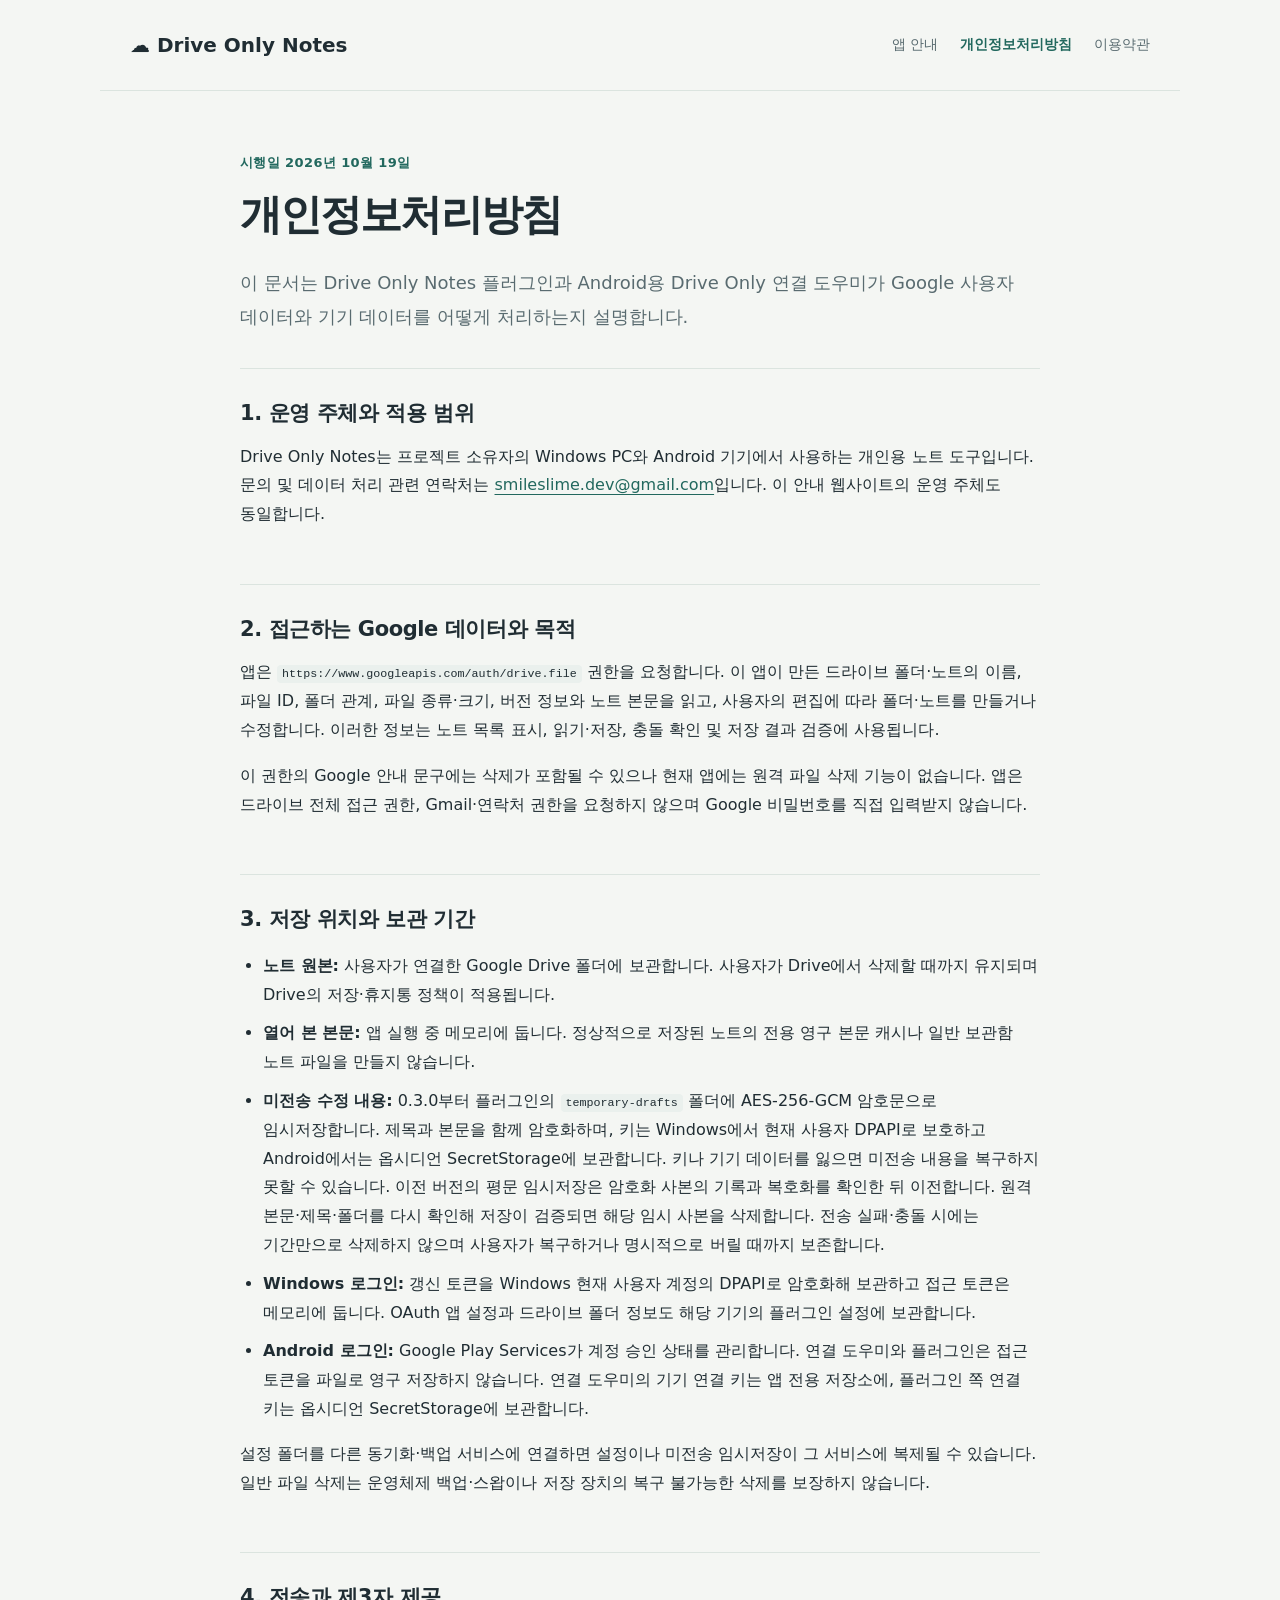
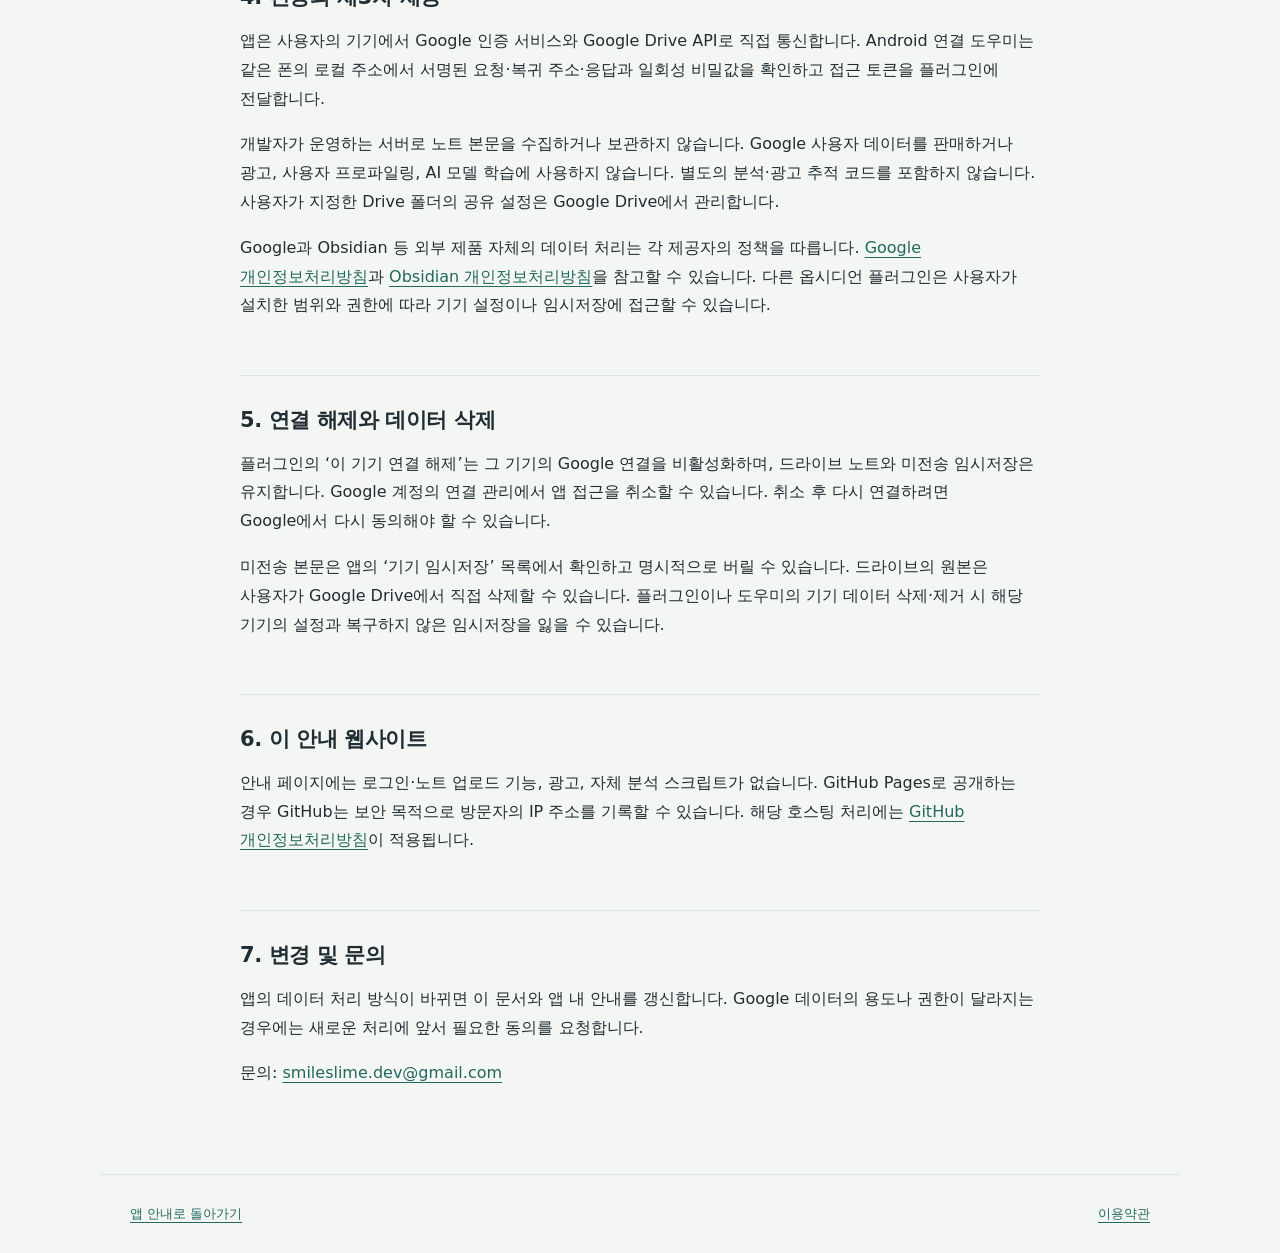
==== privacy.html @ 91366286 "Document encrypted drafts and signed authentication handoff Describe AES-256-GCM temporary storage i" ====
<!doctype html>
<html lang="ko">
<head><meta charset="utf-8"><meta name="viewport" content="width=device-width, initial-scale=1"><meta http-equiv="Content-Security-Policy" content="default-src 'none'; style-src 'self'; img-src 'self'; script-src 'none'; connect-src 'none'; base-uri 'none'; form-action 'none'; upgrade-insecure-requests"><meta name="referrer" content="no-referrer"><title>개인정보처리방침 — Drive Only Notes</title><link rel="stylesheet" href="site.css"></head>
<body><header><a class="brand" href="index.html">☁ Drive Only Notes</a><nav aria-label="주요 메뉴"><a href="index.html">앱 안내</a><a aria-current="page" href="privacy.html">개인정보처리방침</a><a href="terms.html">이용약관</a></nav></header>
<main class="document"><p class="eyebrow">시행일 2026년 10월 19일</p><h1>개인정보처리방침</h1><p class="lead">이 문서는 Drive Only Notes 플러그인과 Android용 Drive Only 연결 도우미가 Google 사용자 데이터와 기기 데이터를 어떻게 처리하는지 설명합니다.</p>
<section><h2>1. 운영 주체와 적용 범위</h2><p>Drive Only Notes는 프로젝트 소유자의 Windows PC와 Android 기기에서 사용하는 개인용 노트 도구입니다. 문의 및 데이터 처리 관련 연락처는 <a href="mailto:smileslime.dev@gmail.com">smileslime.dev@gmail.com</a>입니다. 이 안내 웹사이트의 운영 주체도 동일합니다.</p></section>
<section><h2>2. 접근하는 Google 데이터와 목적</h2><p>앱은 <code>https://www.googleapis.com/auth/drive.file</code> 권한을 요청합니다. 이 앱이 만든 드라이브 폴더·노트의 이름, 파일 ID, 폴더 관계, 파일 종류·크기, 버전 정보와 노트 본문을 읽고, 사용자의 편집에 따라 폴더·노트를 만들거나 수정합니다. 이러한 정보는 노트 목록 표시, 읽기·저장, 충돌 확인 및 저장 결과 검증에 사용됩니다.</p><p>이 권한의 Google 안내 문구에는 삭제가 포함될 수 있으나 현재 앱에는 원격 파일 삭제 기능이 없습니다. 앱은 드라이브 전체 접근 권한, Gmail·연락처 권한을 요청하지 않으며 Google 비밀번호를 직접 입력받지 않습니다.</p></section>
<section><h2>3. 저장 위치와 보관 기간</h2><ul><li><strong>노트 원본:</strong> 사용자가 연결한 Google Drive 폴더에 보관합니다. 사용자가 Drive에서 삭제할 때까지 유지되며 Drive의 저장·휴지통 정책이 적용됩니다.</li><li><strong>열어 본 본문:</strong> 앱 실행 중 메모리에 둡니다. 정상적으로 저장된 노트의 전용 영구 본문 캐시나 일반 보관함 노트 파일을 만들지 않습니다.</li><li><strong>미전송 수정 내용:</strong> 0.3.0부터 플러그인의 <code>temporary-drafts</code> 폴더에 AES-256-GCM 암호문으로 임시저장합니다. 제목과 본문을 함께 암호화하며, 키는 Windows에서 현재 사용자 DPAPI로 보호하고 Android에서는 옵시디언 SecretStorage에 보관합니다. 키나 기기 데이터를 잃으면 미전송 내용을 복구하지 못할 수 있습니다. 이전 버전의 평문 임시저장은 암호화 사본의 기록과 복호화를 확인한 뒤 이전합니다. 원격 본문·제목·폴더를 다시 확인해 저장이 검증되면 해당 임시 사본을 삭제합니다. 전송 실패·충돌 시에는 기간만으로 삭제하지 않으며 사용자가 복구하거나 명시적으로 버릴 때까지 보존합니다.</li><li><strong>Windows 로그인:</strong> 갱신 토큰을 Windows 현재 사용자 계정의 DPAPI로 암호화해 보관하고 접근 토큰은 메모리에 둡니다. OAuth 앱 설정과 드라이브 폴더 정보도 해당 기기의 플러그인 설정에 보관합니다.</li><li><strong>Android 로그인:</strong> Google Play Services가 계정 승인 상태를 관리합니다. 연결 도우미와 플러그인은 접근 토큰을 파일로 영구 저장하지 않습니다. 연결 도우미의 기기 연결 키는 앱 전용 저장소에, 플러그인 쪽 연결 키는 옵시디언 SecretStorage에 보관합니다.</li></ul><p>설정 폴더를 다른 동기화·백업 서비스에 연결하면 설정이나 미전송 임시저장이 그 서비스에 복제될 수 있습니다. 일반 파일 삭제는 운영체제 백업·스왑이나 저장 장치의 복구 불가능한 삭제를 보장하지 않습니다.</p></section>
<section><h2>4. 전송과 제3자 제공</h2><p>앱은 사용자의 기기에서 Google 인증 서비스와 Google Drive API로 직접 통신합니다. Android 연결 도우미는 같은 폰의 로컬 주소에서 서명된 요청·복귀 주소·응답과 일회성 비밀값을 확인하고 접근 토큰을 플러그인에 전달합니다.</p><p>개발자가 운영하는 서버로 노트 본문을 수집하거나 보관하지 않습니다. Google 사용자 데이터를 판매하거나 광고, 사용자 프로파일링, AI 모델 학습에 사용하지 않습니다. 별도의 분석·광고 추적 코드를 포함하지 않습니다. 사용자가 지정한 Drive 폴더의 공유 설정은 Google Drive에서 관리합니다.</p><p>Google과 Obsidian 등 외부 제품 자체의 데이터 처리는 각 제공자의 정책을 따릅니다. <a href="https://policies.google.com/privacy">Google 개인정보처리방침</a>과 <a href="https://obsidian.md/privacy">Obsidian 개인정보처리방침</a>을 참고할 수 있습니다. 다른 옵시디언 플러그인은 사용자가 설치한 범위와 권한에 따라 기기 설정이나 임시저장에 접근할 수 있습니다.</p></section>
<section><h2>5. 연결 해제와 데이터 삭제</h2><p>플러그인의 ‘이 기기 연결 해제’는 그 기기의 Google 연결을 비활성화하며, 드라이브 노트와 미전송 임시저장은 유지합니다. Google 계정의 연결 관리에서 앱 접근을 취소할 수 있습니다. 취소 후 다시 연결하려면 Google에서 다시 동의해야 할 수 있습니다.</p><p>미전송 본문은 앱의 ‘기기 임시저장’ 목록에서 확인하고 명시적으로 버릴 수 있습니다. 드라이브의 원본은 사용자가 Google Drive에서 직접 삭제할 수 있습니다. 플러그인이나 도우미의 기기 데이터 삭제·제거 시 해당 기기의 설정과 복구하지 않은 임시저장을 잃을 수 있습니다.</p></section>
<section><h2>6. 이 안내 웹사이트</h2><p>안내 페이지에는 로그인·노트 업로드 기능, 광고, 자체 분석 스크립트가 없습니다. GitHub Pages로 공개하는 경우 GitHub는 보안 목적으로 방문자의 IP 주소를 기록할 수 있습니다. 해당 호스팅 처리에는 <a href="https://docs.github.com/en/site-policy/privacy-policies/github-general-privacy-statement">GitHub 개인정보처리방침</a>이 적용됩니다.</p></section>
<section><h2>7. 변경 및 문의</h2><p>앱의 데이터 처리 방식이 바뀌면 이 문서와 앱 내 안내를 갱신합니다. Google 데이터의 용도나 권한이 달라지는 경우에는 새로운 처리에 앞서 필요한 동의를 요청합니다.</p><p>문의: <a href="mailto:smileslime.dev@gmail.com">smileslime.dev@gmail.com</a></p></section>
</main><footer><a href="index.html">앱 안내로 돌아가기</a><a href="terms.html">이용약관</a></footer></body></html>
---- site.css ----
:root { color-scheme:light; --ink:#202d33; --muted:#596b70; --paper:#fff; --ground:#f4f6f3; --accent:#22685e; --line:#dbe4df; }
* { box-sizing:border-box; }
body { margin:0; font-family:system-ui,-apple-system,"Segoe UI",sans-serif; background:var(--ground); color:var(--ink); line-height:1.8; word-break:keep-all; overflow-wrap:anywhere; }
a { color:var(--accent); text-underline-offset:4px; }
a:focus-visible { outline:3px solid #78b0a7; outline-offset:5px; }
header,footer { max-width:1080px; margin:auto; padding:27px 30px; display:flex; align-items:center; justify-content:space-between; gap:20px; flex-wrap:wrap; }
header { border-bottom:1px solid var(--line); }
.brand { font-size:20px; font-weight:750; color:var(--ink); text-decoration:none; }
nav { display:flex; flex-wrap:wrap; gap:22px; font-size:14px; }
nav a { color:var(--muted); text-decoration:none; }
nav a[aria-current] { color:var(--accent); font-weight:700; }
main { max-width:1080px; padding:36px 30px 46px; margin:auto; }
.hero { padding:38px 0 52px; max-width:850px; }
.eyebrow { color:var(--accent); letter-spacing:.03em; font-size:13px; font-weight:700; margin:0 0 15px; }
h1 { font-size:clamp(34px,6vw,60px); line-height:1.22; letter-spacing:-.045em; margin:0 0 25px; }
h2 { font-size:21px; line-height:1.5; letter-spacing:-.02em; margin:0 0 13px; }
p { margin:0 0 17px; }
.lead { font-size:19px; color:var(--muted); max-width:780px; line-height:1.9; }
.actions { display:flex; align-items:center; gap:24px; flex-wrap:wrap; margin-top:27px; font-size:15px; }
.primary { padding:11px 18px; border-radius:9px; text-decoration:none; background:var(--accent); color:white; }
.cards { display:grid; grid-template-columns:repeat(3,minmax(0,1fr)); gap:17px; margin-bottom:25px; }
.cards article,.paper { background:var(--paper); border:1px solid var(--line); border-radius:14px; padding:26px; }
.cards p { color:var(--muted); font-size:15px; margin-bottom:0; }
.paper { margin:20px 0; }
.paper p:last-child { margin-bottom:0; }
ul { padding-left:23px; }
li { margin-bottom:10px; }
code { padding:2px 5px; border-radius:4px; background:#eaf0ed; font-size:.9em; word-break:break-all; }
.document { max-width:860px; padding-top:60px; }
.document h1 { font-size:42px; }
.document section { padding:29px 0 13px; border-top:1px solid var(--line); margin-top:25px; }
.document .lead { font-size:18px; margin-bottom:34px; }
footer { border-top:1px solid var(--line); color:var(--muted); font-size:13px; margin-top:10px; }
@media(max-width:700px) { header,footer { padding:23px 21px; } main { padding:24px 21px 36px; } header { align-items:flex-start; } nav { gap:15px; font-size:13px; } .hero { padding:24px 0 35px; } .cards { grid-template-columns:1fr; } .cards article,.paper { padding:22px; } .lead { font-size:17px; } .document { padding-top:37px; } .document h1 { font-size:33px; } .document section { padding-top:23px; } }
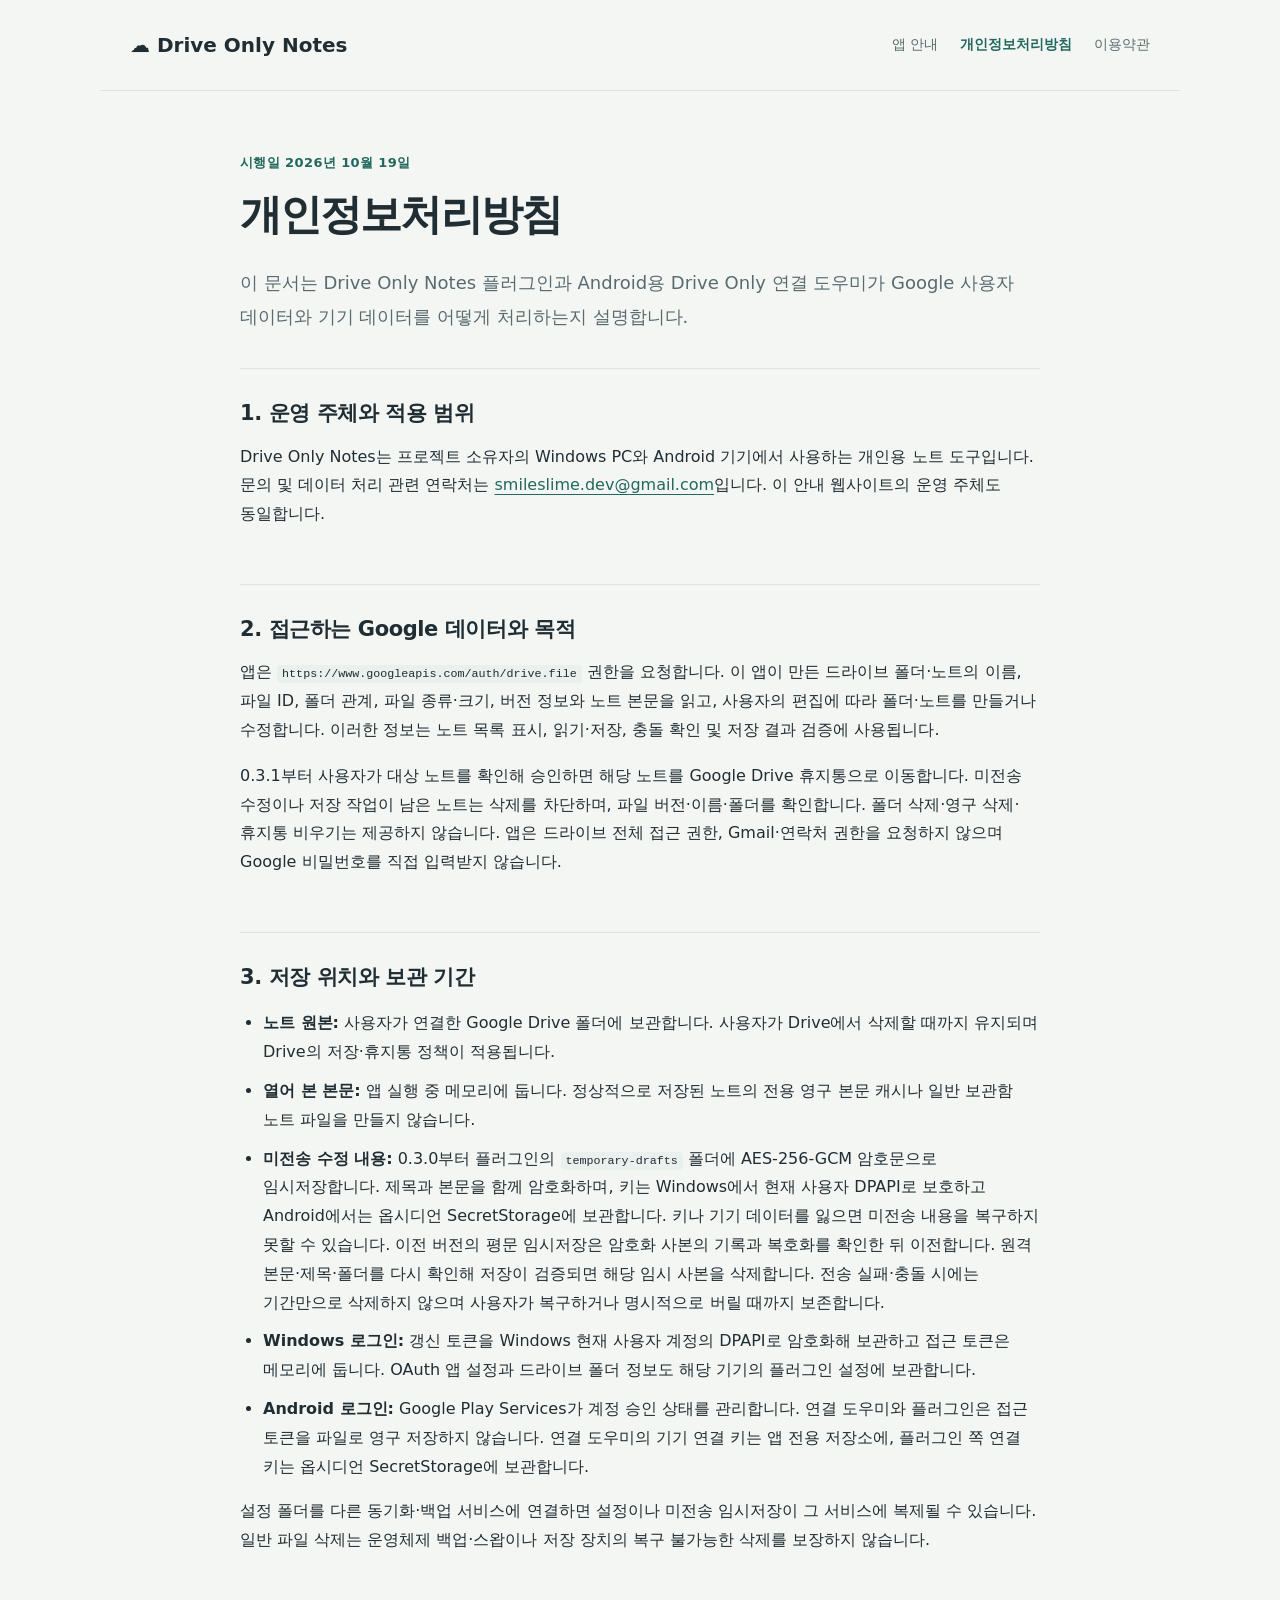
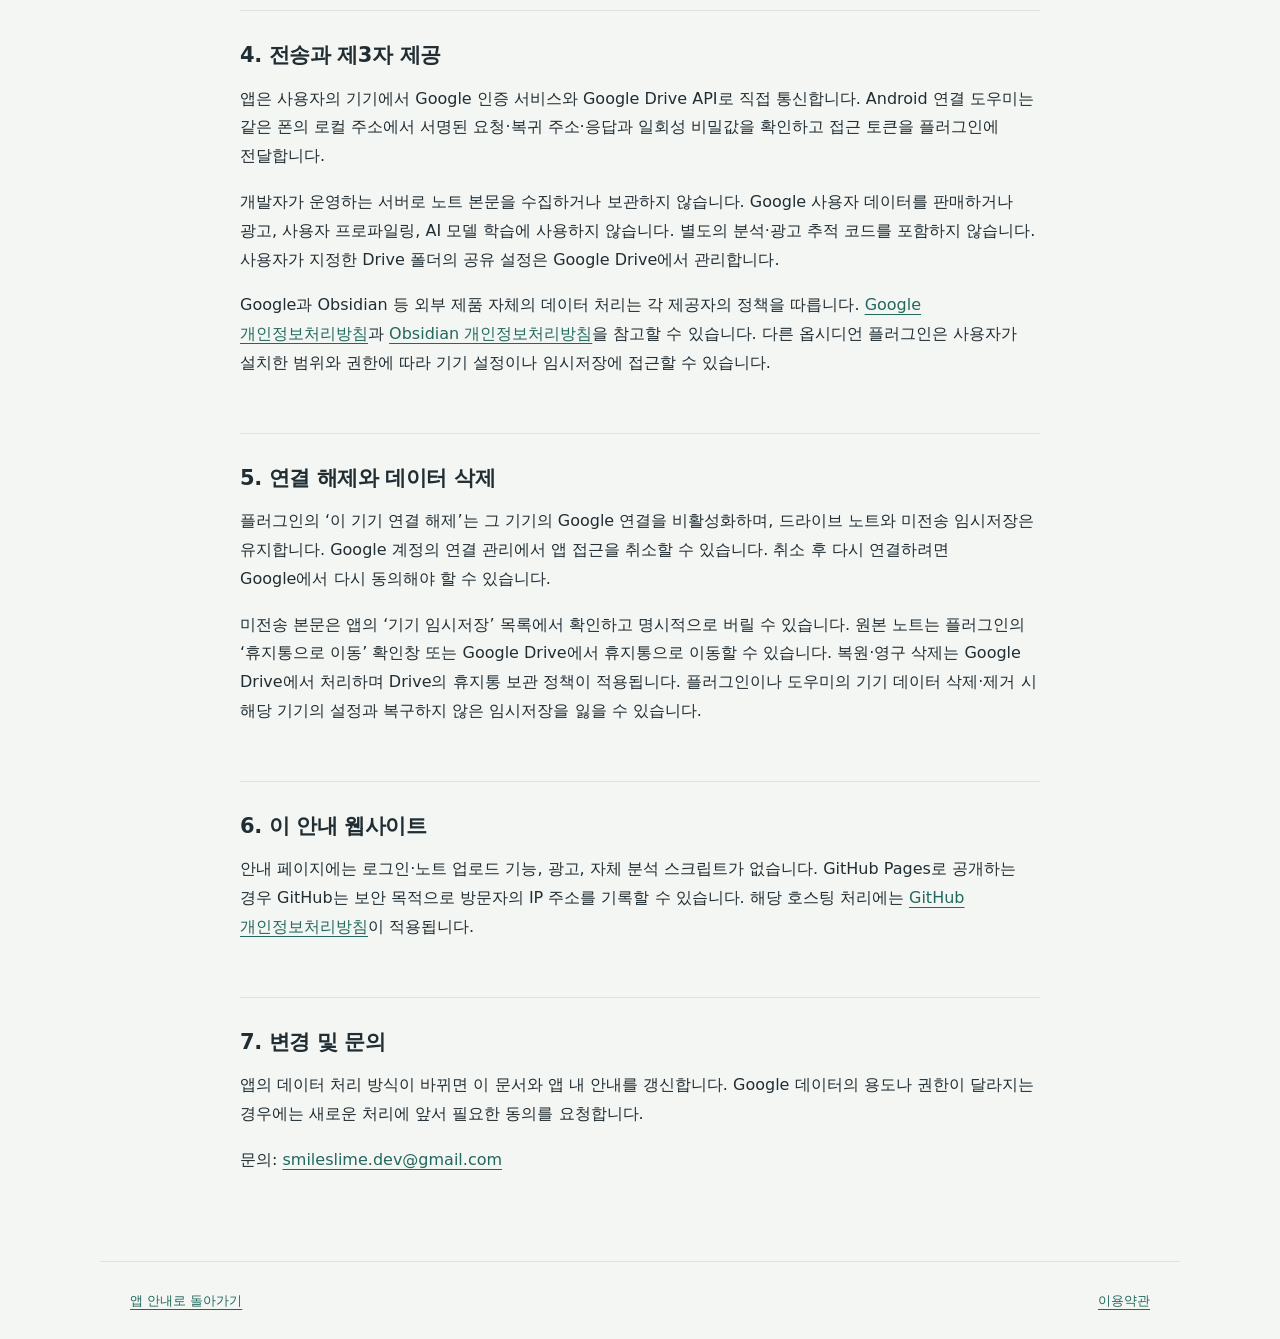
==== commit 69466f68: "Describe user-confirmed note trash in privacy policy" ====
--- a/privacy.html
+++ b/privacy.html
@@ -4,10 +4,10 @@
 <body><header><a class="brand" href="index.html">☁ Drive Only Notes</a><nav aria-label="주요 메뉴"><a href="index.html">앱 안내</a><a aria-current="page" href="privacy.html">개인정보처리방침</a><a href="terms.html">이용약관</a></nav></header>
 <main class="document"><p class="eyebrow">시행일 2026년 10월 19일</p><h1>개인정보처리방침</h1><p class="lead">이 문서는 Drive Only Notes 플러그인과 Android용 Drive Only 연결 도우미가 Google 사용자 데이터와 기기 데이터를 어떻게 처리하는지 설명합니다.</p>
 <section><h2>1. 운영 주체와 적용 범위</h2><p>Drive Only Notes는 프로젝트 소유자의 Windows PC와 Android 기기에서 사용하는 개인용 노트 도구입니다. 문의 및 데이터 처리 관련 연락처는 <a href="mailto:smileslime.dev@gmail.com">smileslime.dev@gmail.com</a>입니다. 이 안내 웹사이트의 운영 주체도 동일합니다.</p></section>
-<section><h2>2. 접근하는 Google 데이터와 목적</h2><p>앱은 <code>https://www.googleapis.com/auth/drive.file</code> 권한을 요청합니다. 이 앱이 만든 드라이브 폴더·노트의 이름, 파일 ID, 폴더 관계, 파일 종류·크기, 버전 정보와 노트 본문을 읽고, 사용자의 편집에 따라 폴더·노트를 만들거나 수정합니다. 이러한 정보는 노트 목록 표시, 읽기·저장, 충돌 확인 및 저장 결과 검증에 사용됩니다.</p><p>이 권한의 Google 안내 문구에는 삭제가 포함될 수 있으나 현재 앱에는 원격 파일 삭제 기능이 없습니다. 앱은 드라이브 전체 접근 권한, Gmail·연락처 권한을 요청하지 않으며 Google 비밀번호를 직접 입력받지 않습니다.</p></section>
+<section><h2>2. 접근하는 Google 데이터와 목적</h2><p>앱은 <code>https://www.googleapis.com/auth/drive.file</code> 권한을 요청합니다. 이 앱이 만든 드라이브 폴더·노트의 이름, 파일 ID, 폴더 관계, 파일 종류·크기, 버전 정보와 노트 본문을 읽고, 사용자의 편집에 따라 폴더·노트를 만들거나 수정합니다. 이러한 정보는 노트 목록 표시, 읽기·저장, 충돌 확인 및 저장 결과 검증에 사용됩니다.</p><p>0.3.1부터 사용자가 대상 노트를 확인해 승인하면 해당 노트를 Google Drive 휴지통으로 이동합니다. 미전송 수정이나 저장 작업이 남은 노트는 삭제를 차단하며, 파일 버전·이름·폴더를 확인합니다. 폴더 삭제·영구 삭제·휴지통 비우기는 제공하지 않습니다. 앱은 드라이브 전체 접근 권한, Gmail·연락처 권한을 요청하지 않으며 Google 비밀번호를 직접 입력받지 않습니다.</p></section>
 <section><h2>3. 저장 위치와 보관 기간</h2><ul><li><strong>노트 원본:</strong> 사용자가 연결한 Google Drive 폴더에 보관합니다. 사용자가 Drive에서 삭제할 때까지 유지되며 Drive의 저장·휴지통 정책이 적용됩니다.</li><li><strong>열어 본 본문:</strong> 앱 실행 중 메모리에 둡니다. 정상적으로 저장된 노트의 전용 영구 본문 캐시나 일반 보관함 노트 파일을 만들지 않습니다.</li><li><strong>미전송 수정 내용:</strong> 0.3.0부터 플러그인의 <code>temporary-drafts</code> 폴더에 AES-256-GCM 암호문으로 임시저장합니다. 제목과 본문을 함께 암호화하며, 키는 Windows에서 현재 사용자 DPAPI로 보호하고 Android에서는 옵시디언 SecretStorage에 보관합니다. 키나 기기 데이터를 잃으면 미전송 내용을 복구하지 못할 수 있습니다. 이전 버전의 평문 임시저장은 암호화 사본의 기록과 복호화를 확인한 뒤 이전합니다. 원격 본문·제목·폴더를 다시 확인해 저장이 검증되면 해당 임시 사본을 삭제합니다. 전송 실패·충돌 시에는 기간만으로 삭제하지 않으며 사용자가 복구하거나 명시적으로 버릴 때까지 보존합니다.</li><li><strong>Windows 로그인:</strong> 갱신 토큰을 Windows 현재 사용자 계정의 DPAPI로 암호화해 보관하고 접근 토큰은 메모리에 둡니다. OAuth 앱 설정과 드라이브 폴더 정보도 해당 기기의 플러그인 설정에 보관합니다.</li><li><strong>Android 로그인:</strong> Google Play Services가 계정 승인 상태를 관리합니다. 연결 도우미와 플러그인은 접근 토큰을 파일로 영구 저장하지 않습니다. 연결 도우미의 기기 연결 키는 앱 전용 저장소에, 플러그인 쪽 연결 키는 옵시디언 SecretStorage에 보관합니다.</li></ul><p>설정 폴더를 다른 동기화·백업 서비스에 연결하면 설정이나 미전송 임시저장이 그 서비스에 복제될 수 있습니다. 일반 파일 삭제는 운영체제 백업·스왑이나 저장 장치의 복구 불가능한 삭제를 보장하지 않습니다.</p></section>
 <section><h2>4. 전송과 제3자 제공</h2><p>앱은 사용자의 기기에서 Google 인증 서비스와 Google Drive API로 직접 통신합니다. Android 연결 도우미는 같은 폰의 로컬 주소에서 서명된 요청·복귀 주소·응답과 일회성 비밀값을 확인하고 접근 토큰을 플러그인에 전달합니다.</p><p>개발자가 운영하는 서버로 노트 본문을 수집하거나 보관하지 않습니다. Google 사용자 데이터를 판매하거나 광고, 사용자 프로파일링, AI 모델 학습에 사용하지 않습니다. 별도의 분석·광고 추적 코드를 포함하지 않습니다. 사용자가 지정한 Drive 폴더의 공유 설정은 Google Drive에서 관리합니다.</p><p>Google과 Obsidian 등 외부 제품 자체의 데이터 처리는 각 제공자의 정책을 따릅니다. <a href="https://policies.google.com/privacy">Google 개인정보처리방침</a>과 <a href="https://obsidian.md/privacy">Obsidian 개인정보처리방침</a>을 참고할 수 있습니다. 다른 옵시디언 플러그인은 사용자가 설치한 범위와 권한에 따라 기기 설정이나 임시저장에 접근할 수 있습니다.</p></section>
-<section><h2>5. 연결 해제와 데이터 삭제</h2><p>플러그인의 ‘이 기기 연결 해제’는 그 기기의 Google 연결을 비활성화하며, 드라이브 노트와 미전송 임시저장은 유지합니다. Google 계정의 연결 관리에서 앱 접근을 취소할 수 있습니다. 취소 후 다시 연결하려면 Google에서 다시 동의해야 할 수 있습니다.</p><p>미전송 본문은 앱의 ‘기기 임시저장’ 목록에서 확인하고 명시적으로 버릴 수 있습니다. 드라이브의 원본은 사용자가 Google Drive에서 직접 삭제할 수 있습니다. 플러그인이나 도우미의 기기 데이터 삭제·제거 시 해당 기기의 설정과 복구하지 않은 임시저장을 잃을 수 있습니다.</p></section>
+<section><h2>5. 연결 해제와 데이터 삭제</h2><p>플러그인의 ‘이 기기 연결 해제’는 그 기기의 Google 연결을 비활성화하며, 드라이브 노트와 미전송 임시저장은 유지합니다. Google 계정의 연결 관리에서 앱 접근을 취소할 수 있습니다. 취소 후 다시 연결하려면 Google에서 다시 동의해야 할 수 있습니다.</p><p>미전송 본문은 앱의 ‘기기 임시저장’ 목록에서 확인하고 명시적으로 버릴 수 있습니다. 원본 노트는 플러그인의 ‘휴지통으로 이동’ 확인창 또는 Google Drive에서 휴지통으로 이동할 수 있습니다. 복원·영구 삭제는 Google Drive에서 처리하며 Drive의 휴지통 보관 정책이 적용됩니다. 플러그인이나 도우미의 기기 데이터 삭제·제거 시 해당 기기의 설정과 복구하지 않은 임시저장을 잃을 수 있습니다.</p></section>
 <section><h2>6. 이 안내 웹사이트</h2><p>안내 페이지에는 로그인·노트 업로드 기능, 광고, 자체 분석 스크립트가 없습니다. GitHub Pages로 공개하는 경우 GitHub는 보안 목적으로 방문자의 IP 주소를 기록할 수 있습니다. 해당 호스팅 처리에는 <a href="https://docs.github.com/en/site-policy/privacy-policies/github-general-privacy-statement">GitHub 개인정보처리방침</a>이 적용됩니다.</p></section>
 <section><h2>7. 변경 및 문의</h2><p>앱의 데이터 처리 방식이 바뀌면 이 문서와 앱 내 안내를 갱신합니다. Google 데이터의 용도나 권한이 달라지는 경우에는 새로운 처리에 앞서 필요한 동의를 요청합니다.</p><p>문의: <a href="mailto:smileslime.dev@gmail.com">smileslime.dev@gmail.com</a></p></section>
 </main><footer><a href="index.html">앱 안내로 돌아가기</a><a href="terms.html">이용약관</a></footer></body></html>
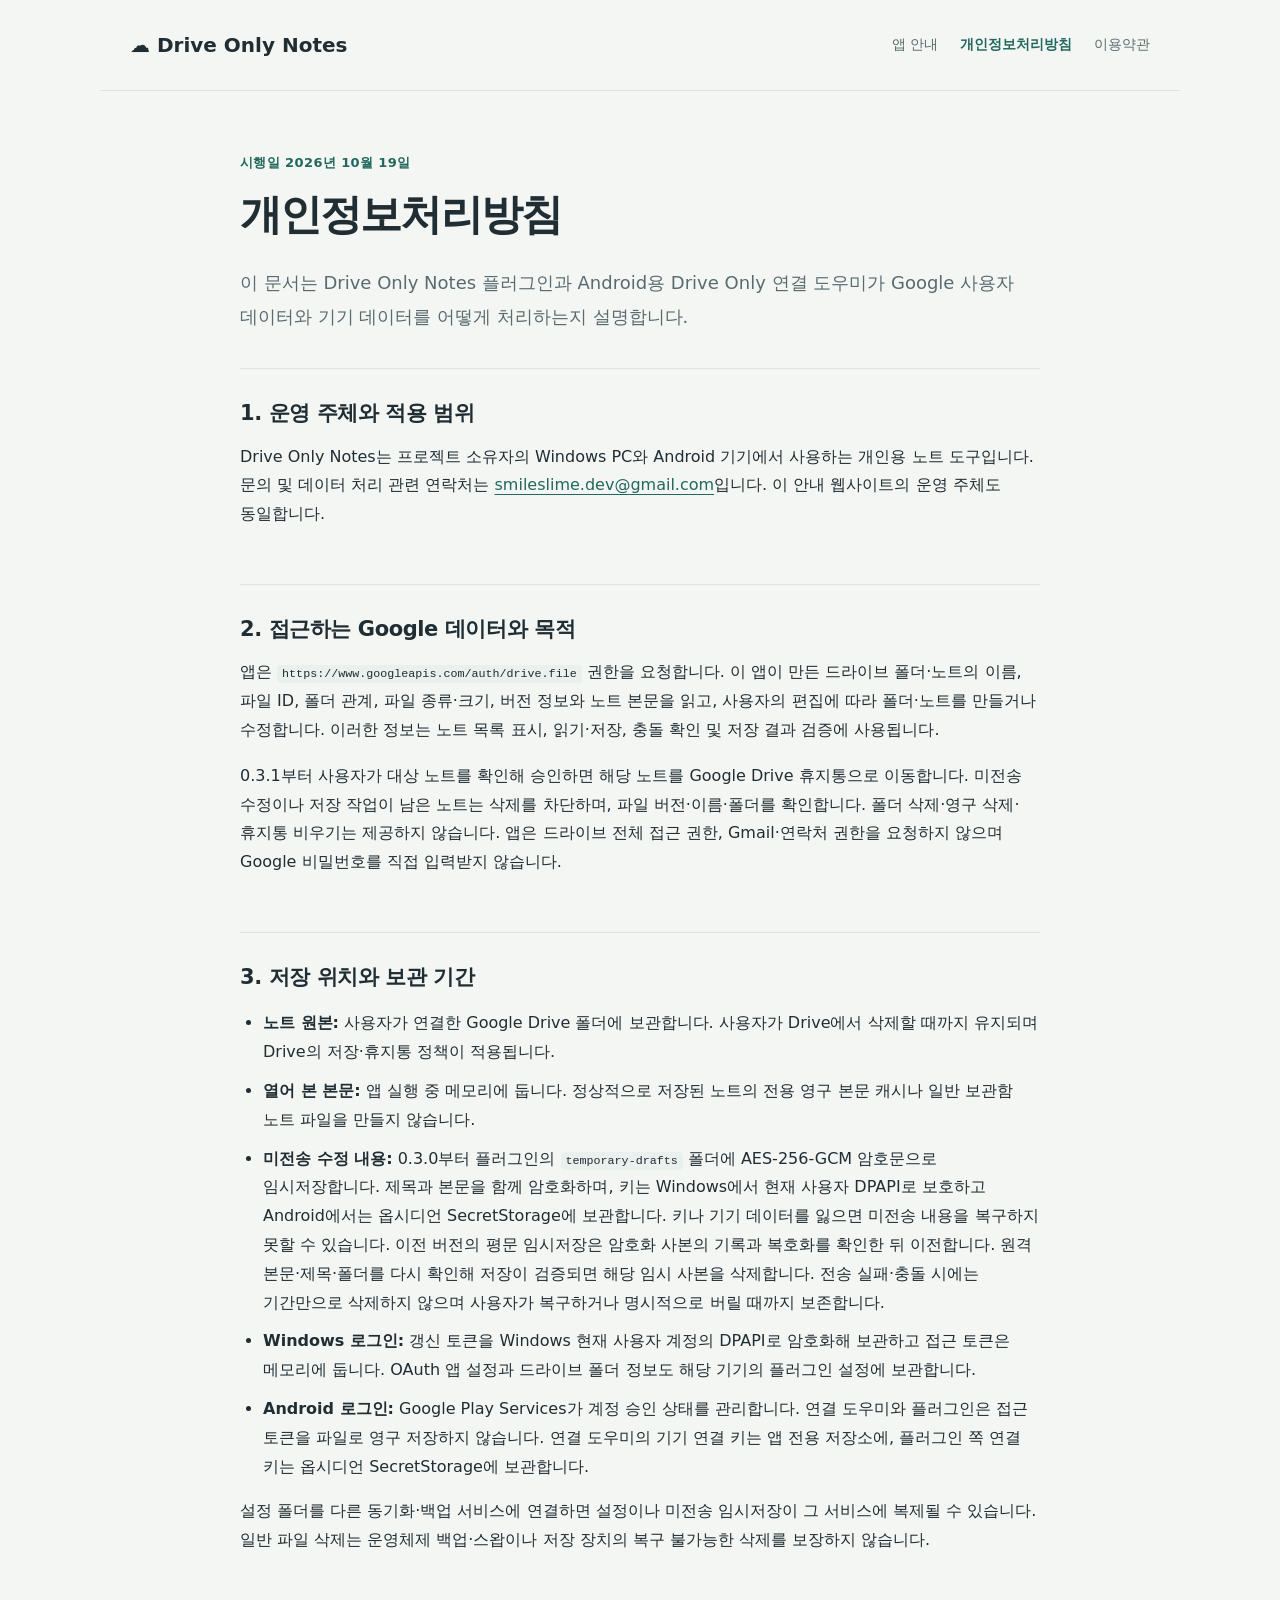
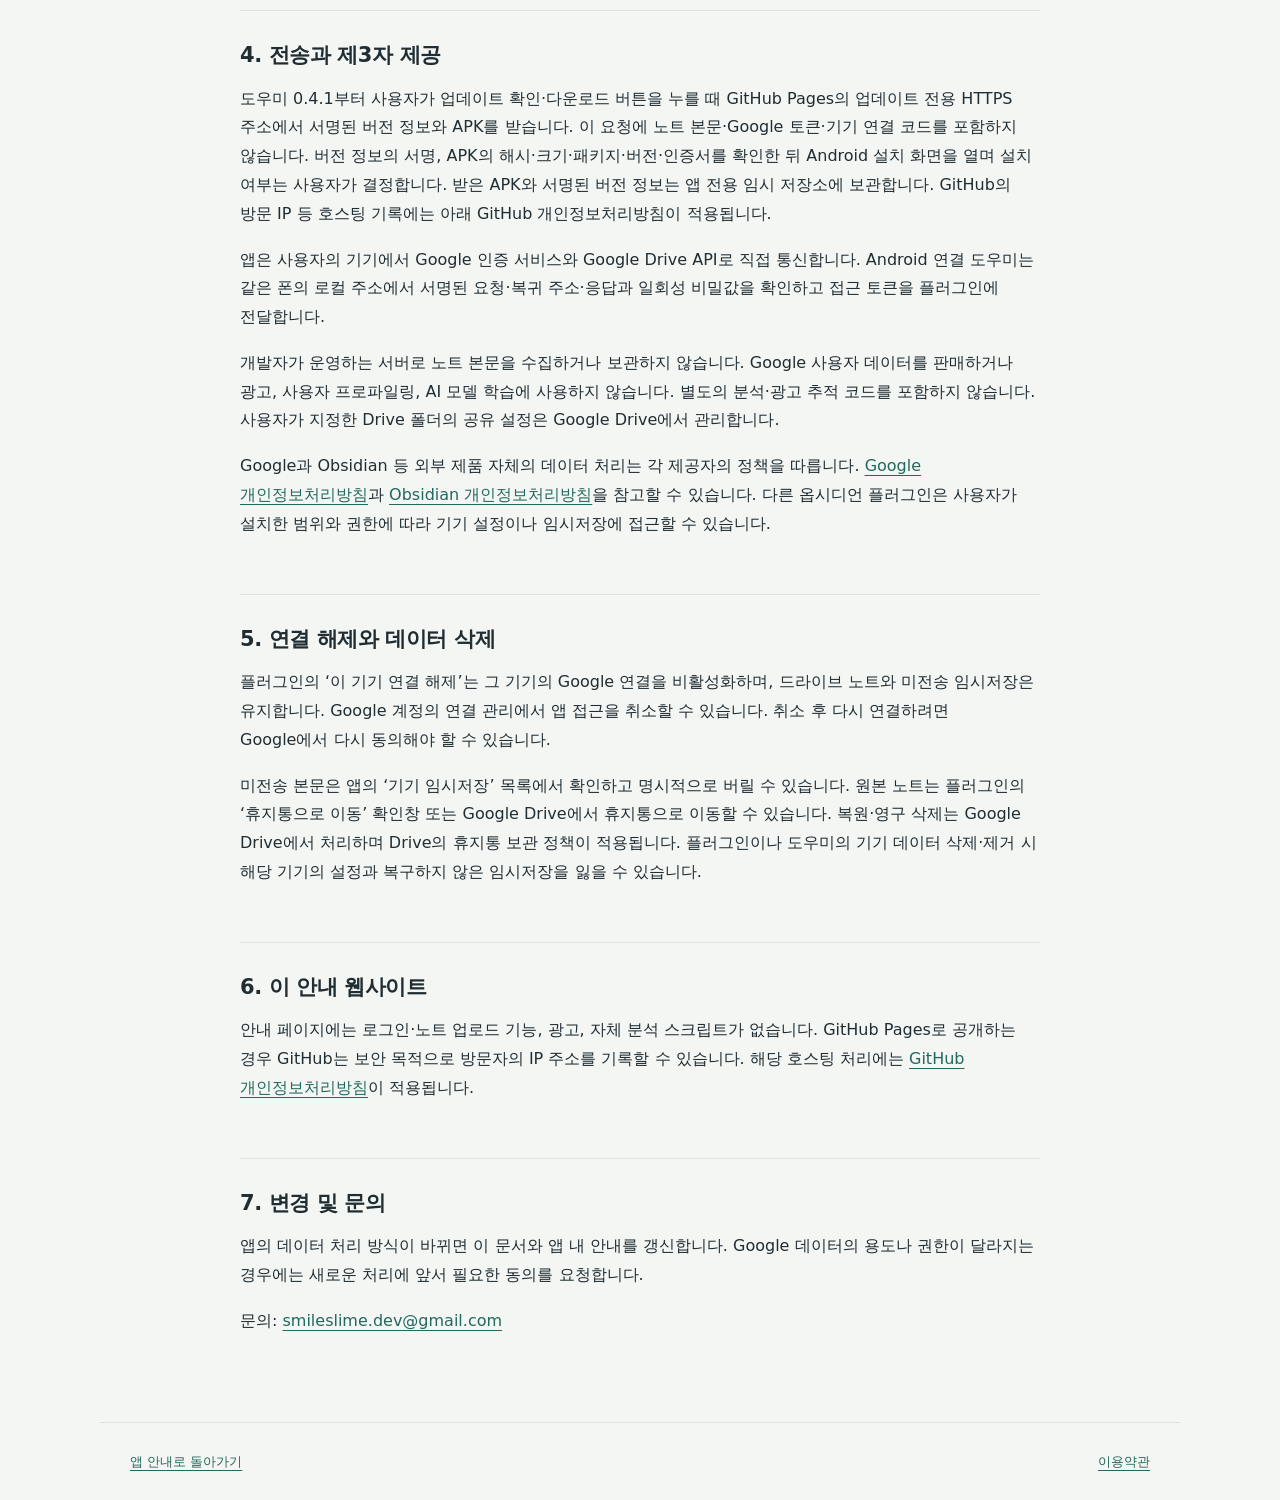
==== commit a3dedb4b: "Add signed in-app connector update distribution" ====
--- a/privacy.html
+++ b/privacy.html
@@ -6,7 +6,7 @@
 <section><h2>1. 운영 주체와 적용 범위</h2><p>Drive Only Notes는 프로젝트 소유자의 Windows PC와 Android 기기에서 사용하는 개인용 노트 도구입니다. 문의 및 데이터 처리 관련 연락처는 <a href="mailto:smileslime.dev@gmail.com">smileslime.dev@gmail.com</a>입니다. 이 안내 웹사이트의 운영 주체도 동일합니다.</p></section>
 <section><h2>2. 접근하는 Google 데이터와 목적</h2><p>앱은 <code>https://www.googleapis.com/auth/drive.file</code> 권한을 요청합니다. 이 앱이 만든 드라이브 폴더·노트의 이름, 파일 ID, 폴더 관계, 파일 종류·크기, 버전 정보와 노트 본문을 읽고, 사용자의 편집에 따라 폴더·노트를 만들거나 수정합니다. 이러한 정보는 노트 목록 표시, 읽기·저장, 충돌 확인 및 저장 결과 검증에 사용됩니다.</p><p>0.3.1부터 사용자가 대상 노트를 확인해 승인하면 해당 노트를 Google Drive 휴지통으로 이동합니다. 미전송 수정이나 저장 작업이 남은 노트는 삭제를 차단하며, 파일 버전·이름·폴더를 확인합니다. 폴더 삭제·영구 삭제·휴지통 비우기는 제공하지 않습니다. 앱은 드라이브 전체 접근 권한, Gmail·연락처 권한을 요청하지 않으며 Google 비밀번호를 직접 입력받지 않습니다.</p></section>
 <section><h2>3. 저장 위치와 보관 기간</h2><ul><li><strong>노트 원본:</strong> 사용자가 연결한 Google Drive 폴더에 보관합니다. 사용자가 Drive에서 삭제할 때까지 유지되며 Drive의 저장·휴지통 정책이 적용됩니다.</li><li><strong>열어 본 본문:</strong> 앱 실행 중 메모리에 둡니다. 정상적으로 저장된 노트의 전용 영구 본문 캐시나 일반 보관함 노트 파일을 만들지 않습니다.</li><li><strong>미전송 수정 내용:</strong> 0.3.0부터 플러그인의 <code>temporary-drafts</code> 폴더에 AES-256-GCM 암호문으로 임시저장합니다. 제목과 본문을 함께 암호화하며, 키는 Windows에서 현재 사용자 DPAPI로 보호하고 Android에서는 옵시디언 SecretStorage에 보관합니다. 키나 기기 데이터를 잃으면 미전송 내용을 복구하지 못할 수 있습니다. 이전 버전의 평문 임시저장은 암호화 사본의 기록과 복호화를 확인한 뒤 이전합니다. 원격 본문·제목·폴더를 다시 확인해 저장이 검증되면 해당 임시 사본을 삭제합니다. 전송 실패·충돌 시에는 기간만으로 삭제하지 않으며 사용자가 복구하거나 명시적으로 버릴 때까지 보존합니다.</li><li><strong>Windows 로그인:</strong> 갱신 토큰을 Windows 현재 사용자 계정의 DPAPI로 암호화해 보관하고 접근 토큰은 메모리에 둡니다. OAuth 앱 설정과 드라이브 폴더 정보도 해당 기기의 플러그인 설정에 보관합니다.</li><li><strong>Android 로그인:</strong> Google Play Services가 계정 승인 상태를 관리합니다. 연결 도우미와 플러그인은 접근 토큰을 파일로 영구 저장하지 않습니다. 연결 도우미의 기기 연결 키는 앱 전용 저장소에, 플러그인 쪽 연결 키는 옵시디언 SecretStorage에 보관합니다.</li></ul><p>설정 폴더를 다른 동기화·백업 서비스에 연결하면 설정이나 미전송 임시저장이 그 서비스에 복제될 수 있습니다. 일반 파일 삭제는 운영체제 백업·스왑이나 저장 장치의 복구 불가능한 삭제를 보장하지 않습니다.</p></section>
-<section><h2>4. 전송과 제3자 제공</h2><p>앱은 사용자의 기기에서 Google 인증 서비스와 Google Drive API로 직접 통신합니다. Android 연결 도우미는 같은 폰의 로컬 주소에서 서명된 요청·복귀 주소·응답과 일회성 비밀값을 확인하고 접근 토큰을 플러그인에 전달합니다.</p><p>개발자가 운영하는 서버로 노트 본문을 수집하거나 보관하지 않습니다. Google 사용자 데이터를 판매하거나 광고, 사용자 프로파일링, AI 모델 학습에 사용하지 않습니다. 별도의 분석·광고 추적 코드를 포함하지 않습니다. 사용자가 지정한 Drive 폴더의 공유 설정은 Google Drive에서 관리합니다.</p><p>Google과 Obsidian 등 외부 제품 자체의 데이터 처리는 각 제공자의 정책을 따릅니다. <a href="https://policies.google.com/privacy">Google 개인정보처리방침</a>과 <a href="https://obsidian.md/privacy">Obsidian 개인정보처리방침</a>을 참고할 수 있습니다. 다른 옵시디언 플러그인은 사용자가 설치한 범위와 권한에 따라 기기 설정이나 임시저장에 접근할 수 있습니다.</p></section>
+<section><h2>4. 전송과 제3자 제공</h2><p>도우미 0.4.1부터 사용자가 업데이트 확인·다운로드 버튼을 누를 때 GitHub Pages의 업데이트 전용 HTTPS 주소에서 서명된 버전 정보와 APK를 받습니다. 이 요청에 노트 본문·Google 토큰·기기 연결 코드를 포함하지 않습니다. 버전 정보의 서명, APK의 해시·크기·패키지·버전·인증서를 확인한 뒤 Android 설치 화면을 열며 설치 여부는 사용자가 결정합니다. 받은 APK와 서명된 버전 정보는 앱 전용 임시 저장소에 보관합니다. GitHub의 방문 IP 등 호스팅 기록에는 아래 GitHub 개인정보처리방침이 적용됩니다.</p><p>앱은 사용자의 기기에서 Google 인증 서비스와 Google Drive API로 직접 통신합니다. Android 연결 도우미는 같은 폰의 로컬 주소에서 서명된 요청·복귀 주소·응답과 일회성 비밀값을 확인하고 접근 토큰을 플러그인에 전달합니다.</p><p>개발자가 운영하는 서버로 노트 본문을 수집하거나 보관하지 않습니다. Google 사용자 데이터를 판매하거나 광고, 사용자 프로파일링, AI 모델 학습에 사용하지 않습니다. 별도의 분석·광고 추적 코드를 포함하지 않습니다. 사용자가 지정한 Drive 폴더의 공유 설정은 Google Drive에서 관리합니다.</p><p>Google과 Obsidian 등 외부 제품 자체의 데이터 처리는 각 제공자의 정책을 따릅니다. <a href="https://policies.google.com/privacy">Google 개인정보처리방침</a>과 <a href="https://obsidian.md/privacy">Obsidian 개인정보처리방침</a>을 참고할 수 있습니다. 다른 옵시디언 플러그인은 사용자가 설치한 범위와 권한에 따라 기기 설정이나 임시저장에 접근할 수 있습니다.</p></section>
 <section><h2>5. 연결 해제와 데이터 삭제</h2><p>플러그인의 ‘이 기기 연결 해제’는 그 기기의 Google 연결을 비활성화하며, 드라이브 노트와 미전송 임시저장은 유지합니다. Google 계정의 연결 관리에서 앱 접근을 취소할 수 있습니다. 취소 후 다시 연결하려면 Google에서 다시 동의해야 할 수 있습니다.</p><p>미전송 본문은 앱의 ‘기기 임시저장’ 목록에서 확인하고 명시적으로 버릴 수 있습니다. 원본 노트는 플러그인의 ‘휴지통으로 이동’ 확인창 또는 Google Drive에서 휴지통으로 이동할 수 있습니다. 복원·영구 삭제는 Google Drive에서 처리하며 Drive의 휴지통 보관 정책이 적용됩니다. 플러그인이나 도우미의 기기 데이터 삭제·제거 시 해당 기기의 설정과 복구하지 않은 임시저장을 잃을 수 있습니다.</p></section>
 <section><h2>6. 이 안내 웹사이트</h2><p>안내 페이지에는 로그인·노트 업로드 기능, 광고, 자체 분석 스크립트가 없습니다. GitHub Pages로 공개하는 경우 GitHub는 보안 목적으로 방문자의 IP 주소를 기록할 수 있습니다. 해당 호스팅 처리에는 <a href="https://docs.github.com/en/site-policy/privacy-policies/github-general-privacy-statement">GitHub 개인정보처리방침</a>이 적용됩니다.</p></section>
 <section><h2>7. 변경 및 문의</h2><p>앱의 데이터 처리 방식이 바뀌면 이 문서와 앱 내 안내를 갱신합니다. Google 데이터의 용도나 권한이 달라지는 경우에는 새로운 처리에 앞서 필요한 동의를 요청합니다.</p><p>문의: <a href="mailto:smileslime.dev@gmail.com">smileslime.dev@gmail.com</a></p></section>
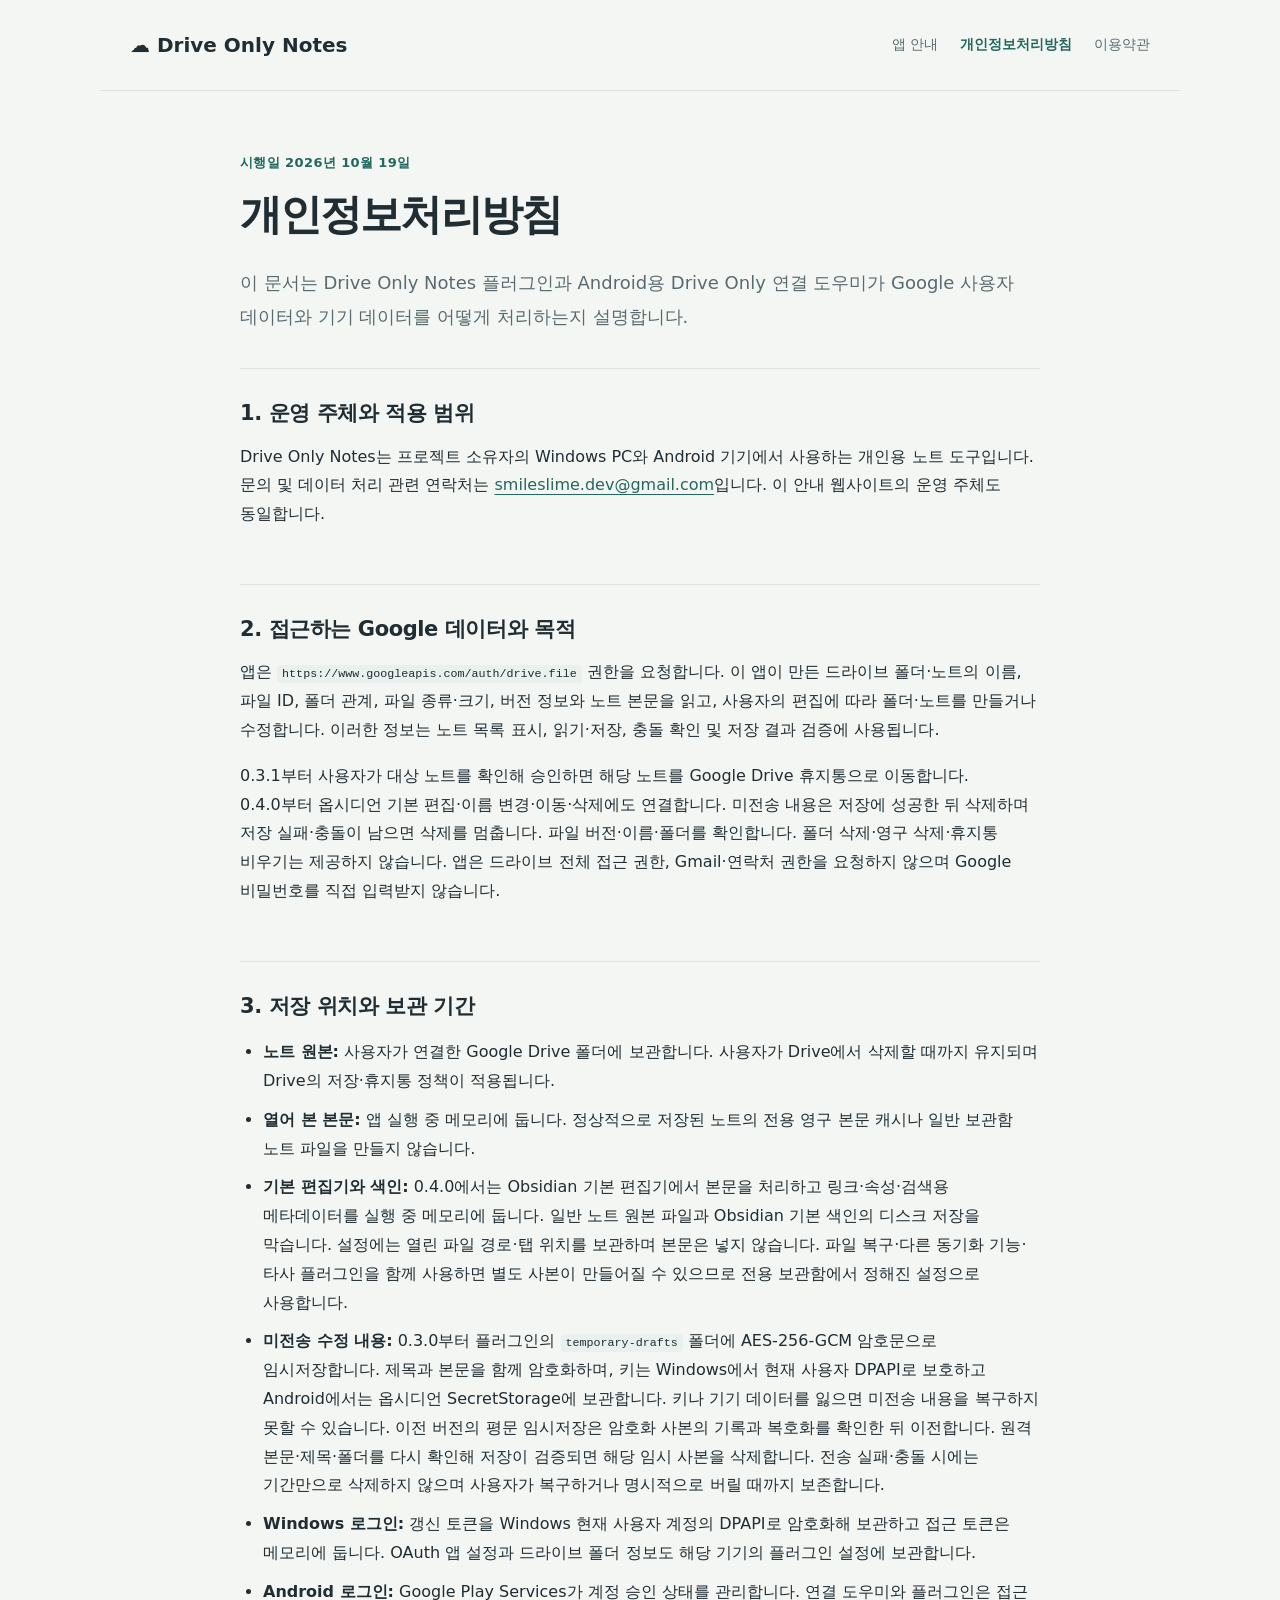
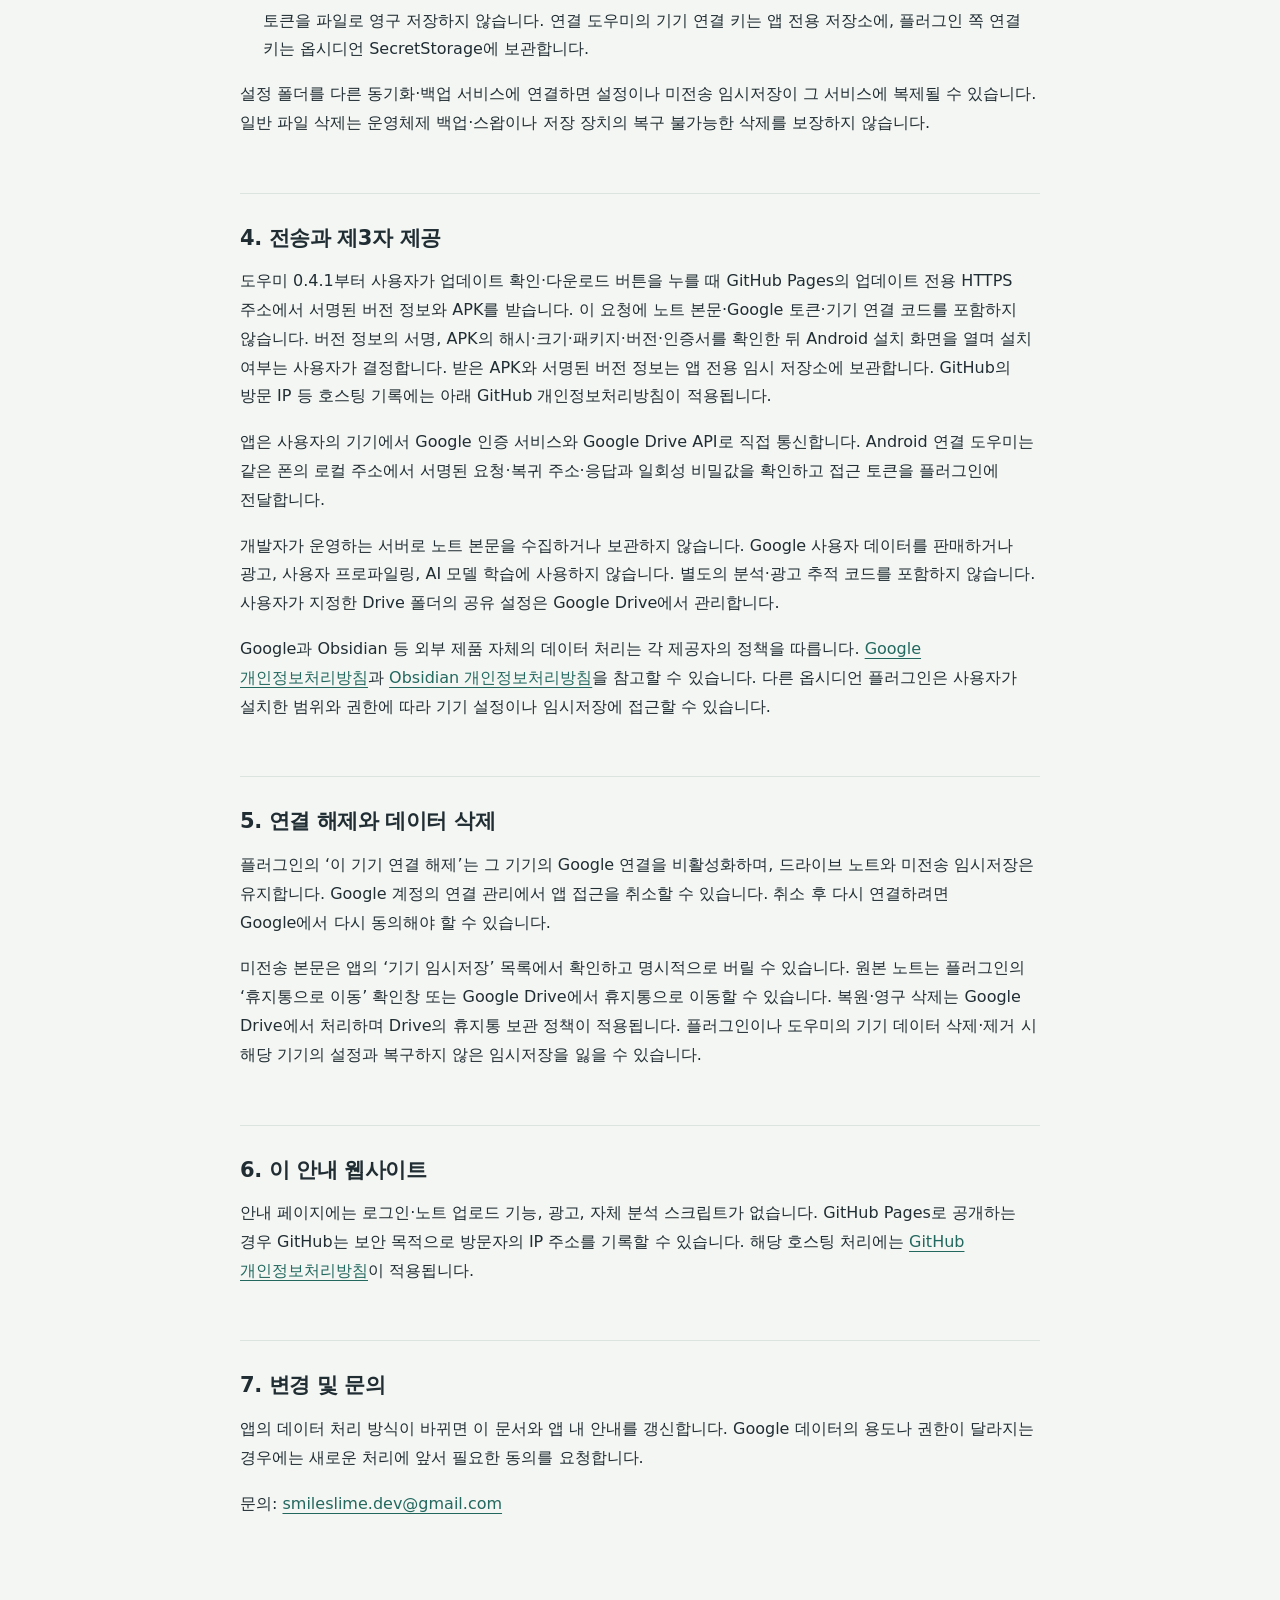
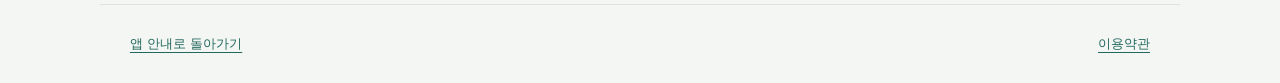
==== commit 91894587: "Document native Obsidian editing and Drive-only storage" ====
--- a/privacy.html
+++ b/privacy.html
@@ -4,8 +4,8 @@
 <body><header><a class="brand" href="index.html">☁ Drive Only Notes</a><nav aria-label="주요 메뉴"><a href="index.html">앱 안내</a><a aria-current="page" href="privacy.html">개인정보처리방침</a><a href="terms.html">이용약관</a></nav></header>
 <main class="document"><p class="eyebrow">시행일 2026년 10월 19일</p><h1>개인정보처리방침</h1><p class="lead">이 문서는 Drive Only Notes 플러그인과 Android용 Drive Only 연결 도우미가 Google 사용자 데이터와 기기 데이터를 어떻게 처리하는지 설명합니다.</p>
 <section><h2>1. 운영 주체와 적용 범위</h2><p>Drive Only Notes는 프로젝트 소유자의 Windows PC와 Android 기기에서 사용하는 개인용 노트 도구입니다. 문의 및 데이터 처리 관련 연락처는 <a href="mailto:smileslime.dev@gmail.com">smileslime.dev@gmail.com</a>입니다. 이 안내 웹사이트의 운영 주체도 동일합니다.</p></section>
-<section><h2>2. 접근하는 Google 데이터와 목적</h2><p>앱은 <code>https://www.googleapis.com/auth/drive.file</code> 권한을 요청합니다. 이 앱이 만든 드라이브 폴더·노트의 이름, 파일 ID, 폴더 관계, 파일 종류·크기, 버전 정보와 노트 본문을 읽고, 사용자의 편집에 따라 폴더·노트를 만들거나 수정합니다. 이러한 정보는 노트 목록 표시, 읽기·저장, 충돌 확인 및 저장 결과 검증에 사용됩니다.</p><p>0.3.1부터 사용자가 대상 노트를 확인해 승인하면 해당 노트를 Google Drive 휴지통으로 이동합니다. 미전송 수정이나 저장 작업이 남은 노트는 삭제를 차단하며, 파일 버전·이름·폴더를 확인합니다. 폴더 삭제·영구 삭제·휴지통 비우기는 제공하지 않습니다. 앱은 드라이브 전체 접근 권한, Gmail·연락처 권한을 요청하지 않으며 Google 비밀번호를 직접 입력받지 않습니다.</p></section>
-<section><h2>3. 저장 위치와 보관 기간</h2><ul><li><strong>노트 원본:</strong> 사용자가 연결한 Google Drive 폴더에 보관합니다. 사용자가 Drive에서 삭제할 때까지 유지되며 Drive의 저장·휴지통 정책이 적용됩니다.</li><li><strong>열어 본 본문:</strong> 앱 실행 중 메모리에 둡니다. 정상적으로 저장된 노트의 전용 영구 본문 캐시나 일반 보관함 노트 파일을 만들지 않습니다.</li><li><strong>미전송 수정 내용:</strong> 0.3.0부터 플러그인의 <code>temporary-drafts</code> 폴더에 AES-256-GCM 암호문으로 임시저장합니다. 제목과 본문을 함께 암호화하며, 키는 Windows에서 현재 사용자 DPAPI로 보호하고 Android에서는 옵시디언 SecretStorage에 보관합니다. 키나 기기 데이터를 잃으면 미전송 내용을 복구하지 못할 수 있습니다. 이전 버전의 평문 임시저장은 암호화 사본의 기록과 복호화를 확인한 뒤 이전합니다. 원격 본문·제목·폴더를 다시 확인해 저장이 검증되면 해당 임시 사본을 삭제합니다. 전송 실패·충돌 시에는 기간만으로 삭제하지 않으며 사용자가 복구하거나 명시적으로 버릴 때까지 보존합니다.</li><li><strong>Windows 로그인:</strong> 갱신 토큰을 Windows 현재 사용자 계정의 DPAPI로 암호화해 보관하고 접근 토큰은 메모리에 둡니다. OAuth 앱 설정과 드라이브 폴더 정보도 해당 기기의 플러그인 설정에 보관합니다.</li><li><strong>Android 로그인:</strong> Google Play Services가 계정 승인 상태를 관리합니다. 연결 도우미와 플러그인은 접근 토큰을 파일로 영구 저장하지 않습니다. 연결 도우미의 기기 연결 키는 앱 전용 저장소에, 플러그인 쪽 연결 키는 옵시디언 SecretStorage에 보관합니다.</li></ul><p>설정 폴더를 다른 동기화·백업 서비스에 연결하면 설정이나 미전송 임시저장이 그 서비스에 복제될 수 있습니다. 일반 파일 삭제는 운영체제 백업·스왑이나 저장 장치의 복구 불가능한 삭제를 보장하지 않습니다.</p></section>
+<section><h2>2. 접근하는 Google 데이터와 목적</h2><p>앱은 <code>https://www.googleapis.com/auth/drive.file</code> 권한을 요청합니다. 이 앱이 만든 드라이브 폴더·노트의 이름, 파일 ID, 폴더 관계, 파일 종류·크기, 버전 정보와 노트 본문을 읽고, 사용자의 편집에 따라 폴더·노트를 만들거나 수정합니다. 이러한 정보는 노트 목록 표시, 읽기·저장, 충돌 확인 및 저장 결과 검증에 사용됩니다.</p><p>0.3.1부터 사용자가 대상 노트를 확인해 승인하면 해당 노트를 Google Drive 휴지통으로 이동합니다. 0.4.0부터 옵시디언 기본 편집·이름 변경·이동·삭제에도 연결합니다. 미전송 내용은 저장에 성공한 뒤 삭제하며 저장 실패·충돌이 남으면 삭제를 멈춥니다. 파일 버전·이름·폴더를 확인합니다. 폴더 삭제·영구 삭제·휴지통 비우기는 제공하지 않습니다. 앱은 드라이브 전체 접근 권한, Gmail·연락처 권한을 요청하지 않으며 Google 비밀번호를 직접 입력받지 않습니다.</p></section>
+<section><h2>3. 저장 위치와 보관 기간</h2><ul><li><strong>노트 원본:</strong> 사용자가 연결한 Google Drive 폴더에 보관합니다. 사용자가 Drive에서 삭제할 때까지 유지되며 Drive의 저장·휴지통 정책이 적용됩니다.</li><li><strong>열어 본 본문:</strong> 앱 실행 중 메모리에 둡니다. 정상적으로 저장된 노트의 전용 영구 본문 캐시나 일반 보관함 노트 파일을 만들지 않습니다.</li><li><strong>기본 편집기와 색인:</strong> 0.4.0에서는 Obsidian 기본 편집기에서 본문을 처리하고 링크·속성·검색용 메타데이터를 실행 중 메모리에 둡니다. 일반 노트 원본 파일과 Obsidian 기본 색인의 디스크 저장을 막습니다. 설정에는 열린 파일 경로·탭 위치를 보관하며 본문은 넣지 않습니다. 파일 복구·다른 동기화 기능·타사 플러그인을 함께 사용하면 별도 사본이 만들어질 수 있으므로 전용 보관함에서 정해진 설정으로 사용합니다.</li><li><strong>미전송 수정 내용:</strong> 0.3.0부터 플러그인의 <code>temporary-drafts</code> 폴더에 AES-256-GCM 암호문으로 임시저장합니다. 제목과 본문을 함께 암호화하며, 키는 Windows에서 현재 사용자 DPAPI로 보호하고 Android에서는 옵시디언 SecretStorage에 보관합니다. 키나 기기 데이터를 잃으면 미전송 내용을 복구하지 못할 수 있습니다. 이전 버전의 평문 임시저장은 암호화 사본의 기록과 복호화를 확인한 뒤 이전합니다. 원격 본문·제목·폴더를 다시 확인해 저장이 검증되면 해당 임시 사본을 삭제합니다. 전송 실패·충돌 시에는 기간만으로 삭제하지 않으며 사용자가 복구하거나 명시적으로 버릴 때까지 보존합니다.</li><li><strong>Windows 로그인:</strong> 갱신 토큰을 Windows 현재 사용자 계정의 DPAPI로 암호화해 보관하고 접근 토큰은 메모리에 둡니다. OAuth 앱 설정과 드라이브 폴더 정보도 해당 기기의 플러그인 설정에 보관합니다.</li><li><strong>Android 로그인:</strong> Google Play Services가 계정 승인 상태를 관리합니다. 연결 도우미와 플러그인은 접근 토큰을 파일로 영구 저장하지 않습니다. 연결 도우미의 기기 연결 키는 앱 전용 저장소에, 플러그인 쪽 연결 키는 옵시디언 SecretStorage에 보관합니다.</li></ul><p>설정 폴더를 다른 동기화·백업 서비스에 연결하면 설정이나 미전송 임시저장이 그 서비스에 복제될 수 있습니다. 일반 파일 삭제는 운영체제 백업·스왑이나 저장 장치의 복구 불가능한 삭제를 보장하지 않습니다.</p></section>
 <section><h2>4. 전송과 제3자 제공</h2><p>도우미 0.4.1부터 사용자가 업데이트 확인·다운로드 버튼을 누를 때 GitHub Pages의 업데이트 전용 HTTPS 주소에서 서명된 버전 정보와 APK를 받습니다. 이 요청에 노트 본문·Google 토큰·기기 연결 코드를 포함하지 않습니다. 버전 정보의 서명, APK의 해시·크기·패키지·버전·인증서를 확인한 뒤 Android 설치 화면을 열며 설치 여부는 사용자가 결정합니다. 받은 APK와 서명된 버전 정보는 앱 전용 임시 저장소에 보관합니다. GitHub의 방문 IP 등 호스팅 기록에는 아래 GitHub 개인정보처리방침이 적용됩니다.</p><p>앱은 사용자의 기기에서 Google 인증 서비스와 Google Drive API로 직접 통신합니다. Android 연결 도우미는 같은 폰의 로컬 주소에서 서명된 요청·복귀 주소·응답과 일회성 비밀값을 확인하고 접근 토큰을 플러그인에 전달합니다.</p><p>개발자가 운영하는 서버로 노트 본문을 수집하거나 보관하지 않습니다. Google 사용자 데이터를 판매하거나 광고, 사용자 프로파일링, AI 모델 학습에 사용하지 않습니다. 별도의 분석·광고 추적 코드를 포함하지 않습니다. 사용자가 지정한 Drive 폴더의 공유 설정은 Google Drive에서 관리합니다.</p><p>Google과 Obsidian 등 외부 제품 자체의 데이터 처리는 각 제공자의 정책을 따릅니다. <a href="https://policies.google.com/privacy">Google 개인정보처리방침</a>과 <a href="https://obsidian.md/privacy">Obsidian 개인정보처리방침</a>을 참고할 수 있습니다. 다른 옵시디언 플러그인은 사용자가 설치한 범위와 권한에 따라 기기 설정이나 임시저장에 접근할 수 있습니다.</p></section>
 <section><h2>5. 연결 해제와 데이터 삭제</h2><p>플러그인의 ‘이 기기 연결 해제’는 그 기기의 Google 연결을 비활성화하며, 드라이브 노트와 미전송 임시저장은 유지합니다. Google 계정의 연결 관리에서 앱 접근을 취소할 수 있습니다. 취소 후 다시 연결하려면 Google에서 다시 동의해야 할 수 있습니다.</p><p>미전송 본문은 앱의 ‘기기 임시저장’ 목록에서 확인하고 명시적으로 버릴 수 있습니다. 원본 노트는 플러그인의 ‘휴지통으로 이동’ 확인창 또는 Google Drive에서 휴지통으로 이동할 수 있습니다. 복원·영구 삭제는 Google Drive에서 처리하며 Drive의 휴지통 보관 정책이 적용됩니다. 플러그인이나 도우미의 기기 데이터 삭제·제거 시 해당 기기의 설정과 복구하지 않은 임시저장을 잃을 수 있습니다.</p></section>
 <section><h2>6. 이 안내 웹사이트</h2><p>안내 페이지에는 로그인·노트 업로드 기능, 광고, 자체 분석 스크립트가 없습니다. GitHub Pages로 공개하는 경우 GitHub는 보안 목적으로 방문자의 IP 주소를 기록할 수 있습니다. 해당 호스팅 처리에는 <a href="https://docs.github.com/en/site-policy/privacy-policies/github-general-privacy-statement">GitHub 개인정보처리방침</a>이 적용됩니다.</p></section>
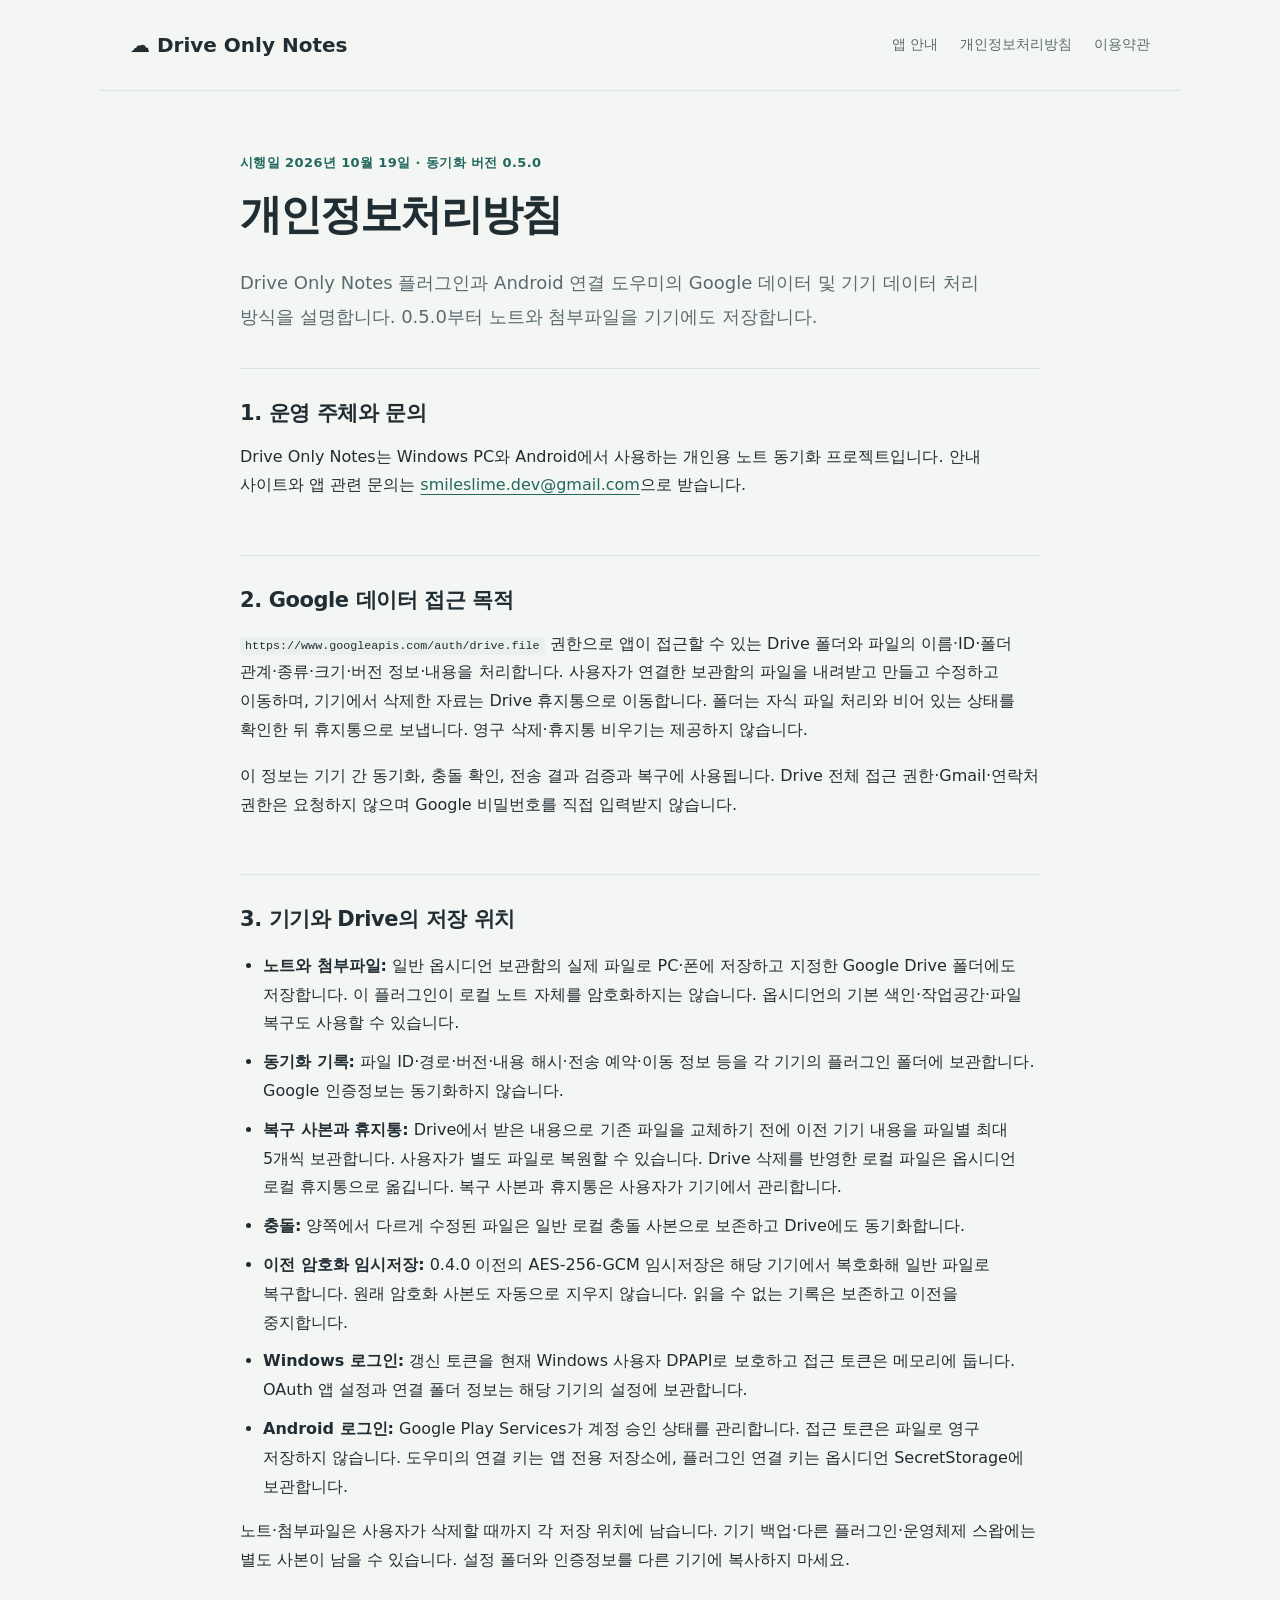
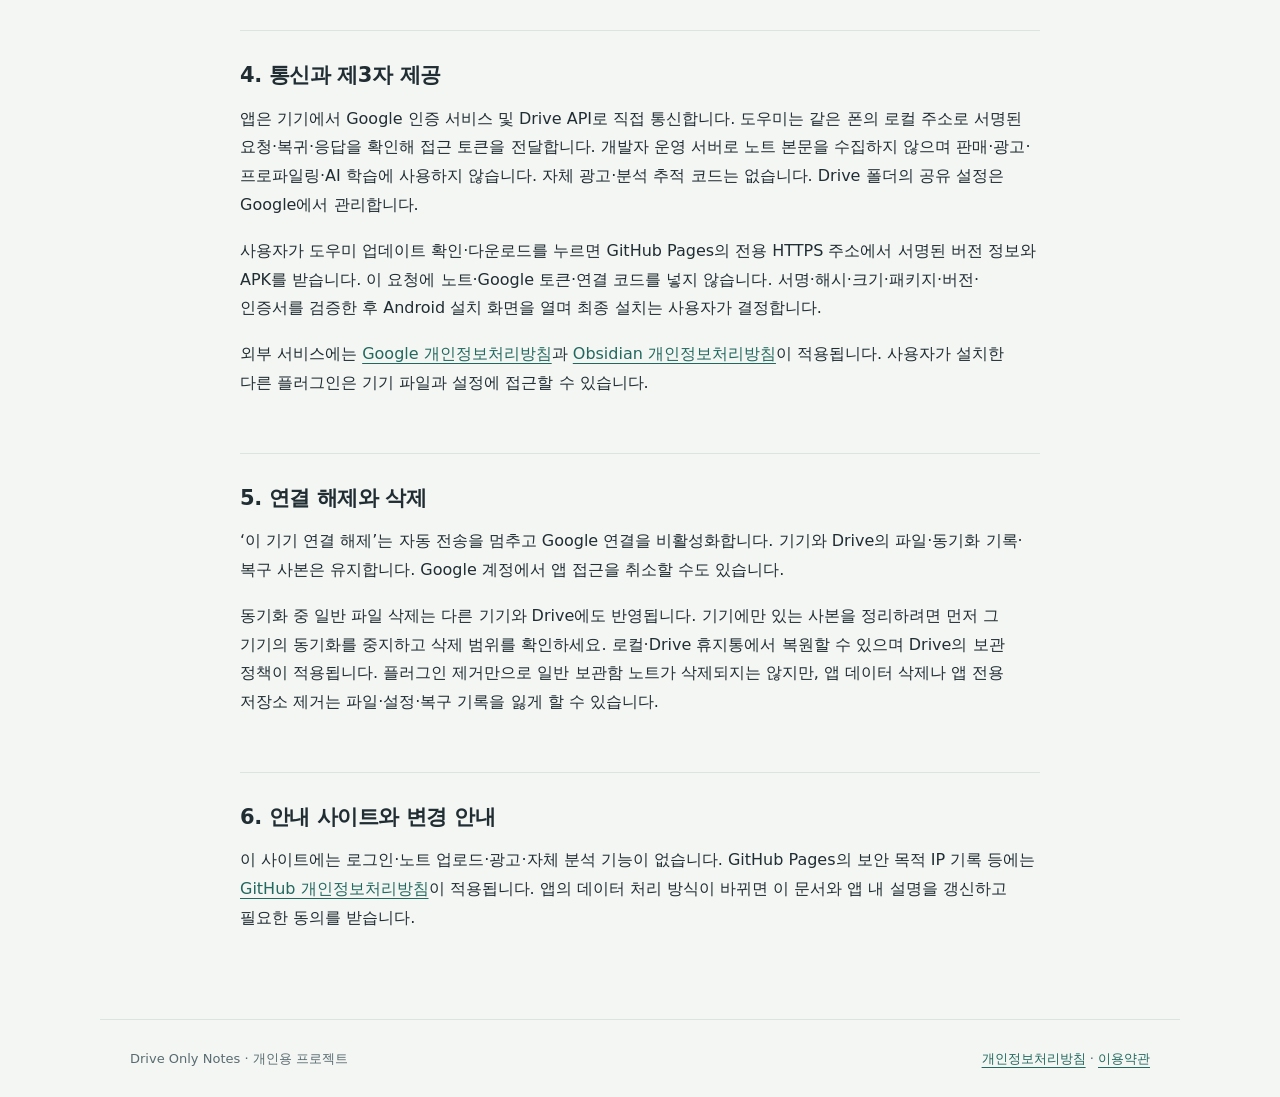
==== commit 5f30cc9f: "Document local vault synchronization and recovery" ====
--- a/privacy.html
+++ b/privacy.html
@@ -1,13 +1,8 @@
 <!doctype html>
-<html lang="ko">
-<head><meta charset="utf-8"><meta name="viewport" content="width=device-width, initial-scale=1"><meta http-equiv="Content-Security-Policy" content="default-src 'none'; style-src 'self'; img-src 'self'; script-src 'none'; connect-src 'none'; base-uri 'none'; form-action 'none'; upgrade-insecure-requests"><meta name="referrer" content="no-referrer"><title>개인정보처리방침 — Drive Only Notes</title><link rel="stylesheet" href="site.css"></head>
-<body><header><a class="brand" href="index.html">☁ Drive Only Notes</a><nav aria-label="주요 메뉴"><a href="index.html">앱 안내</a><a aria-current="page" href="privacy.html">개인정보처리방침</a><a href="terms.html">이용약관</a></nav></header>
-<main class="document"><p class="eyebrow">시행일 2026년 10월 19일</p><h1>개인정보처리방침</h1><p class="lead">이 문서는 Drive Only Notes 플러그인과 Android용 Drive Only 연결 도우미가 Google 사용자 데이터와 기기 데이터를 어떻게 처리하는지 설명합니다.</p>
-<section><h2>1. 운영 주체와 적용 범위</h2><p>Drive Only Notes는 프로젝트 소유자의 Windows PC와 Android 기기에서 사용하는 개인용 노트 도구입니다. 문의 및 데이터 처리 관련 연락처는 <a href="mailto:smileslime.dev@gmail.com">smileslime.dev@gmail.com</a>입니다. 이 안내 웹사이트의 운영 주체도 동일합니다.</p></section>
-<section><h2>2. 접근하는 Google 데이터와 목적</h2><p>앱은 <code>https://www.googleapis.com/auth/drive.file</code> 권한을 요청합니다. 이 앱이 만든 드라이브 폴더·노트의 이름, 파일 ID, 폴더 관계, 파일 종류·크기, 버전 정보와 노트 본문을 읽고, 사용자의 편집에 따라 폴더·노트를 만들거나 수정합니다. 이러한 정보는 노트 목록 표시, 읽기·저장, 충돌 확인 및 저장 결과 검증에 사용됩니다.</p><p>0.3.1부터 사용자가 대상 노트를 확인해 승인하면 해당 노트를 Google Drive 휴지통으로 이동합니다. 0.4.0부터 옵시디언 기본 편집·이름 변경·이동·삭제에도 연결합니다. 미전송 내용은 저장에 성공한 뒤 삭제하며 저장 실패·충돌이 남으면 삭제를 멈춥니다. 파일 버전·이름·폴더를 확인합니다. 폴더 삭제·영구 삭제·휴지통 비우기는 제공하지 않습니다. 앱은 드라이브 전체 접근 권한, Gmail·연락처 권한을 요청하지 않으며 Google 비밀번호를 직접 입력받지 않습니다.</p></section>
-<section><h2>3. 저장 위치와 보관 기간</h2><ul><li><strong>노트 원본:</strong> 사용자가 연결한 Google Drive 폴더에 보관합니다. 사용자가 Drive에서 삭제할 때까지 유지되며 Drive의 저장·휴지통 정책이 적용됩니다.</li><li><strong>열어 본 본문:</strong> 앱 실행 중 메모리에 둡니다. 정상적으로 저장된 노트의 전용 영구 본문 캐시나 일반 보관함 노트 파일을 만들지 않습니다.</li><li><strong>기본 편집기와 색인:</strong> 0.4.0에서는 Obsidian 기본 편집기에서 본문을 처리하고 링크·속성·검색용 메타데이터를 실행 중 메모리에 둡니다. 일반 노트 원본 파일과 Obsidian 기본 색인의 디스크 저장을 막습니다. 설정에는 열린 파일 경로·탭 위치를 보관하며 본문은 넣지 않습니다. 파일 복구·다른 동기화 기능·타사 플러그인을 함께 사용하면 별도 사본이 만들어질 수 있으므로 전용 보관함에서 정해진 설정으로 사용합니다.</li><li><strong>미전송 수정 내용:</strong> 0.3.0부터 플러그인의 <code>temporary-drafts</code> 폴더에 AES-256-GCM 암호문으로 임시저장합니다. 제목과 본문을 함께 암호화하며, 키는 Windows에서 현재 사용자 DPAPI로 보호하고 Android에서는 옵시디언 SecretStorage에 보관합니다. 키나 기기 데이터를 잃으면 미전송 내용을 복구하지 못할 수 있습니다. 이전 버전의 평문 임시저장은 암호화 사본의 기록과 복호화를 확인한 뒤 이전합니다. 원격 본문·제목·폴더를 다시 확인해 저장이 검증되면 해당 임시 사본을 삭제합니다. 전송 실패·충돌 시에는 기간만으로 삭제하지 않으며 사용자가 복구하거나 명시적으로 버릴 때까지 보존합니다.</li><li><strong>Windows 로그인:</strong> 갱신 토큰을 Windows 현재 사용자 계정의 DPAPI로 암호화해 보관하고 접근 토큰은 메모리에 둡니다. OAuth 앱 설정과 드라이브 폴더 정보도 해당 기기의 플러그인 설정에 보관합니다.</li><li><strong>Android 로그인:</strong> Google Play Services가 계정 승인 상태를 관리합니다. 연결 도우미와 플러그인은 접근 토큰을 파일로 영구 저장하지 않습니다. 연결 도우미의 기기 연결 키는 앱 전용 저장소에, 플러그인 쪽 연결 키는 옵시디언 SecretStorage에 보관합니다.</li></ul><p>설정 폴더를 다른 동기화·백업 서비스에 연결하면 설정이나 미전송 임시저장이 그 서비스에 복제될 수 있습니다. 일반 파일 삭제는 운영체제 백업·스왑이나 저장 장치의 복구 불가능한 삭제를 보장하지 않습니다.</p></section>
-<section><h2>4. 전송과 제3자 제공</h2><p>도우미 0.4.1부터 사용자가 업데이트 확인·다운로드 버튼을 누를 때 GitHub Pages의 업데이트 전용 HTTPS 주소에서 서명된 버전 정보와 APK를 받습니다. 이 요청에 노트 본문·Google 토큰·기기 연결 코드를 포함하지 않습니다. 버전 정보의 서명, APK의 해시·크기·패키지·버전·인증서를 확인한 뒤 Android 설치 화면을 열며 설치 여부는 사용자가 결정합니다. 받은 APK와 서명된 버전 정보는 앱 전용 임시 저장소에 보관합니다. GitHub의 방문 IP 등 호스팅 기록에는 아래 GitHub 개인정보처리방침이 적용됩니다.</p><p>앱은 사용자의 기기에서 Google 인증 서비스와 Google Drive API로 직접 통신합니다. Android 연결 도우미는 같은 폰의 로컬 주소에서 서명된 요청·복귀 주소·응답과 일회성 비밀값을 확인하고 접근 토큰을 플러그인에 전달합니다.</p><p>개발자가 운영하는 서버로 노트 본문을 수집하거나 보관하지 않습니다. Google 사용자 데이터를 판매하거나 광고, 사용자 프로파일링, AI 모델 학습에 사용하지 않습니다. 별도의 분석·광고 추적 코드를 포함하지 않습니다. 사용자가 지정한 Drive 폴더의 공유 설정은 Google Drive에서 관리합니다.</p><p>Google과 Obsidian 등 외부 제품 자체의 데이터 처리는 각 제공자의 정책을 따릅니다. <a href="https://policies.google.com/privacy">Google 개인정보처리방침</a>과 <a href="https://obsidian.md/privacy">Obsidian 개인정보처리방침</a>을 참고할 수 있습니다. 다른 옵시디언 플러그인은 사용자가 설치한 범위와 권한에 따라 기기 설정이나 임시저장에 접근할 수 있습니다.</p></section>
-<section><h2>5. 연결 해제와 데이터 삭제</h2><p>플러그인의 ‘이 기기 연결 해제’는 그 기기의 Google 연결을 비활성화하며, 드라이브 노트와 미전송 임시저장은 유지합니다. Google 계정의 연결 관리에서 앱 접근을 취소할 수 있습니다. 취소 후 다시 연결하려면 Google에서 다시 동의해야 할 수 있습니다.</p><p>미전송 본문은 앱의 ‘기기 임시저장’ 목록에서 확인하고 명시적으로 버릴 수 있습니다. 원본 노트는 플러그인의 ‘휴지통으로 이동’ 확인창 또는 Google Drive에서 휴지통으로 이동할 수 있습니다. 복원·영구 삭제는 Google Drive에서 처리하며 Drive의 휴지통 보관 정책이 적용됩니다. 플러그인이나 도우미의 기기 데이터 삭제·제거 시 해당 기기의 설정과 복구하지 않은 임시저장을 잃을 수 있습니다.</p></section>
-<section><h2>6. 이 안내 웹사이트</h2><p>안내 페이지에는 로그인·노트 업로드 기능, 광고, 자체 분석 스크립트가 없습니다. GitHub Pages로 공개하는 경우 GitHub는 보안 목적으로 방문자의 IP 주소를 기록할 수 있습니다. 해당 호스팅 처리에는 <a href="https://docs.github.com/en/site-policy/privacy-policies/github-general-privacy-statement">GitHub 개인정보처리방침</a>이 적용됩니다.</p></section>
-<section><h2>7. 변경 및 문의</h2><p>앱의 데이터 처리 방식이 바뀌면 이 문서와 앱 내 안내를 갱신합니다. Google 데이터의 용도나 권한이 달라지는 경우에는 새로운 처리에 앞서 필요한 동의를 요청합니다.</p><p>문의: <a href="mailto:smileslime.dev@gmail.com">smileslime.dev@gmail.com</a></p></section>
-</main><footer><a href="index.html">앱 안내로 돌아가기</a><a href="terms.html">이용약관</a></footer></body></html>
+<html lang="ko"><head><meta charset="utf-8"><meta name="viewport" content="width=device-width, initial-scale=1"><meta http-equiv="Content-Security-Policy" content="default-src 'none'; style-src 'self'; img-src 'self'; script-src 'none'; connect-src 'none'; base-uri 'none'; form-action 'none'; upgrade-insecure-requests"><meta name="referrer" content="no-referrer"><title>개인정보처리방침 — Drive Only Notes</title><link rel="stylesheet" href="site.css"></head><body><header><a class="brand" href="index.html">☁ Drive Only Notes</a><nav aria-label="주요 메뉴"><a href="index.html">앱 안내</a><a href="privacy.html">개인정보처리방침</a><a href="terms.html">이용약관</a></nav></header><main class="document"><p class="eyebrow">시행일 2026년 10월 19일 · 동기화 버전 0.5.0</p><h1>개인정보처리방침</h1><p class="lead">Drive Only Notes 플러그인과 Android 연결 도우미의 Google 데이터 및 기기 데이터 처리 방식을 설명합니다. 0.5.0부터 노트와 첨부파일을 기기에도 저장합니다.</p>
+<section><h2>1. 운영 주체와 문의</h2><p>Drive Only Notes는 Windows PC와 Android에서 사용하는 개인용 노트 동기화 프로젝트입니다. 안내 사이트와 앱 관련 문의는 <a href="mailto:smileslime.dev@gmail.com">smileslime.dev@gmail.com</a>으로 받습니다.</p></section>
+<section><h2>2. Google 데이터 접근 목적</h2><p><code>https://www.googleapis.com/auth/drive.file</code> 권한으로 앱이 접근할 수 있는 Drive 폴더와 파일의 이름·ID·폴더 관계·종류·크기·버전 정보·내용을 처리합니다. 사용자가 연결한 보관함의 파일을 내려받고 만들고 수정하고 이동하며, 기기에서 삭제한 자료는 Drive 휴지통으로 이동합니다. 폴더는 자식 파일 처리와 비어 있는 상태를 확인한 뒤 휴지통으로 보냅니다. 영구 삭제·휴지통 비우기는 제공하지 않습니다.</p><p>이 정보는 기기 간 동기화, 충돌 확인, 전송 결과 검증과 복구에 사용됩니다. Drive 전체 접근 권한·Gmail·연락처 권한은 요청하지 않으며 Google 비밀번호를 직접 입력받지 않습니다.</p></section>
+<section><h2>3. 기기와 Drive의 저장 위치</h2><ul><li><strong>노트와 첨부파일:</strong> 일반 옵시디언 보관함의 실제 파일로 PC·폰에 저장하고 지정한 Google Drive 폴더에도 저장합니다. 이 플러그인이 로컬 노트 자체를 암호화하지는 않습니다. 옵시디언의 기본 색인·작업공간·파일 복구도 사용할 수 있습니다.</li><li><strong>동기화 기록:</strong> 파일 ID·경로·버전·내용 해시·전송 예약·이동 정보 등을 각 기기의 플러그인 폴더에 보관합니다. Google 인증정보는 동기화하지 않습니다.</li><li><strong>복구 사본과 휴지통:</strong> Drive에서 받은 내용으로 기존 파일을 교체하기 전에 이전 기기 내용을 파일별 최대 5개씩 보관합니다. 사용자가 별도 파일로 복원할 수 있습니다. Drive 삭제를 반영한 로컬 파일은 옵시디언 로컬 휴지통으로 옮깁니다. 복구 사본과 휴지통은 사용자가 기기에서 관리합니다.</li><li><strong>충돌:</strong> 양쪽에서 다르게 수정된 파일은 일반 로컬 충돌 사본으로 보존하고 Drive에도 동기화합니다.</li><li><strong>이전 암호화 임시저장:</strong> 0.4.0 이전의 AES-256-GCM 임시저장은 해당 기기에서 복호화해 일반 파일로 복구합니다. 원래 암호화 사본도 자동으로 지우지 않습니다. 읽을 수 없는 기록은 보존하고 이전을 중지합니다.</li><li><strong>Windows 로그인:</strong> 갱신 토큰을 현재 Windows 사용자 DPAPI로 보호하고 접근 토큰은 메모리에 둡니다. OAuth 앱 설정과 연결 폴더 정보는 해당 기기의 설정에 보관합니다.</li><li><strong>Android 로그인:</strong> Google Play Services가 계정 승인 상태를 관리합니다. 접근 토큰은 파일로 영구 저장하지 않습니다. 도우미의 연결 키는 앱 전용 저장소에, 플러그인 연결 키는 옵시디언 SecretStorage에 보관합니다.</li></ul><p>노트·첨부파일은 사용자가 삭제할 때까지 각 저장 위치에 남습니다. 기기 백업·다른 플러그인·운영체제 스왑에는 별도 사본이 남을 수 있습니다. 설정 폴더와 인증정보를 다른 기기에 복사하지 마세요.</p></section>
+<section><h2>4. 통신과 제3자 제공</h2><p>앱은 기기에서 Google 인증 서비스 및 Drive API로 직접 통신합니다. 도우미는 같은 폰의 로컬 주소로 서명된 요청·복귀·응답을 확인해 접근 토큰을 전달합니다. 개발자 운영 서버로 노트 본문을 수집하지 않으며 판매·광고·프로파일링·AI 학습에 사용하지 않습니다. 자체 광고·분석 추적 코드는 없습니다. Drive 폴더의 공유 설정은 Google에서 관리합니다.</p><p>사용자가 도우미 업데이트 확인·다운로드를 누르면 GitHub Pages의 전용 HTTPS 주소에서 서명된 버전 정보와 APK를 받습니다. 이 요청에 노트·Google 토큰·연결 코드를 넣지 않습니다. 서명·해시·크기·패키지·버전·인증서를 검증한 후 Android 설치 화면을 열며 최종 설치는 사용자가 결정합니다.</p><p>외부 서비스에는 <a href="https://policies.google.com/privacy">Google 개인정보처리방침</a>과 <a href="https://obsidian.md/privacy">Obsidian 개인정보처리방침</a>이 적용됩니다. 사용자가 설치한 다른 플러그인은 기기 파일과 설정에 접근할 수 있습니다.</p></section>
+<section><h2>5. 연결 해제와 삭제</h2><p>‘이 기기 연결 해제’는 자동 전송을 멈추고 Google 연결을 비활성화합니다. 기기와 Drive의 파일·동기화 기록·복구 사본은 유지합니다. Google 계정에서 앱 접근을 취소할 수도 있습니다.</p><p>동기화 중 일반 파일 삭제는 다른 기기와 Drive에도 반영됩니다. 기기에만 있는 사본을 정리하려면 먼저 그 기기의 동기화를 중지하고 삭제 범위를 확인하세요. 로컬·Drive 휴지통에서 복원할 수 있으며 Drive의 보관 정책이 적용됩니다. 플러그인 제거만으로 일반 보관함 노트가 삭제되지는 않지만, 앱 데이터 삭제나 앱 전용 저장소 제거는 파일·설정·복구 기록을 잃게 할 수 있습니다.</p></section>
+<section><h2>6. 안내 사이트와 변경 안내</h2><p>이 사이트에는 로그인·노트 업로드·광고·자체 분석 기능이 없습니다. GitHub Pages의 보안 목적 IP 기록 등에는 <a href="https://docs.github.com/en/site-policy/privacy-policies/github-general-privacy-statement">GitHub 개인정보처리방침</a>이 적용됩니다. 앱의 데이터 처리 방식이 바뀌면 이 문서와 앱 내 설명을 갱신하고 필요한 동의를 받습니다.</p></section></main><footer><span>Drive Only Notes · 개인용 프로젝트</span><span><a href="privacy.html">개인정보처리방침</a> · <a href="terms.html">이용약관</a></span></footer></body></html>
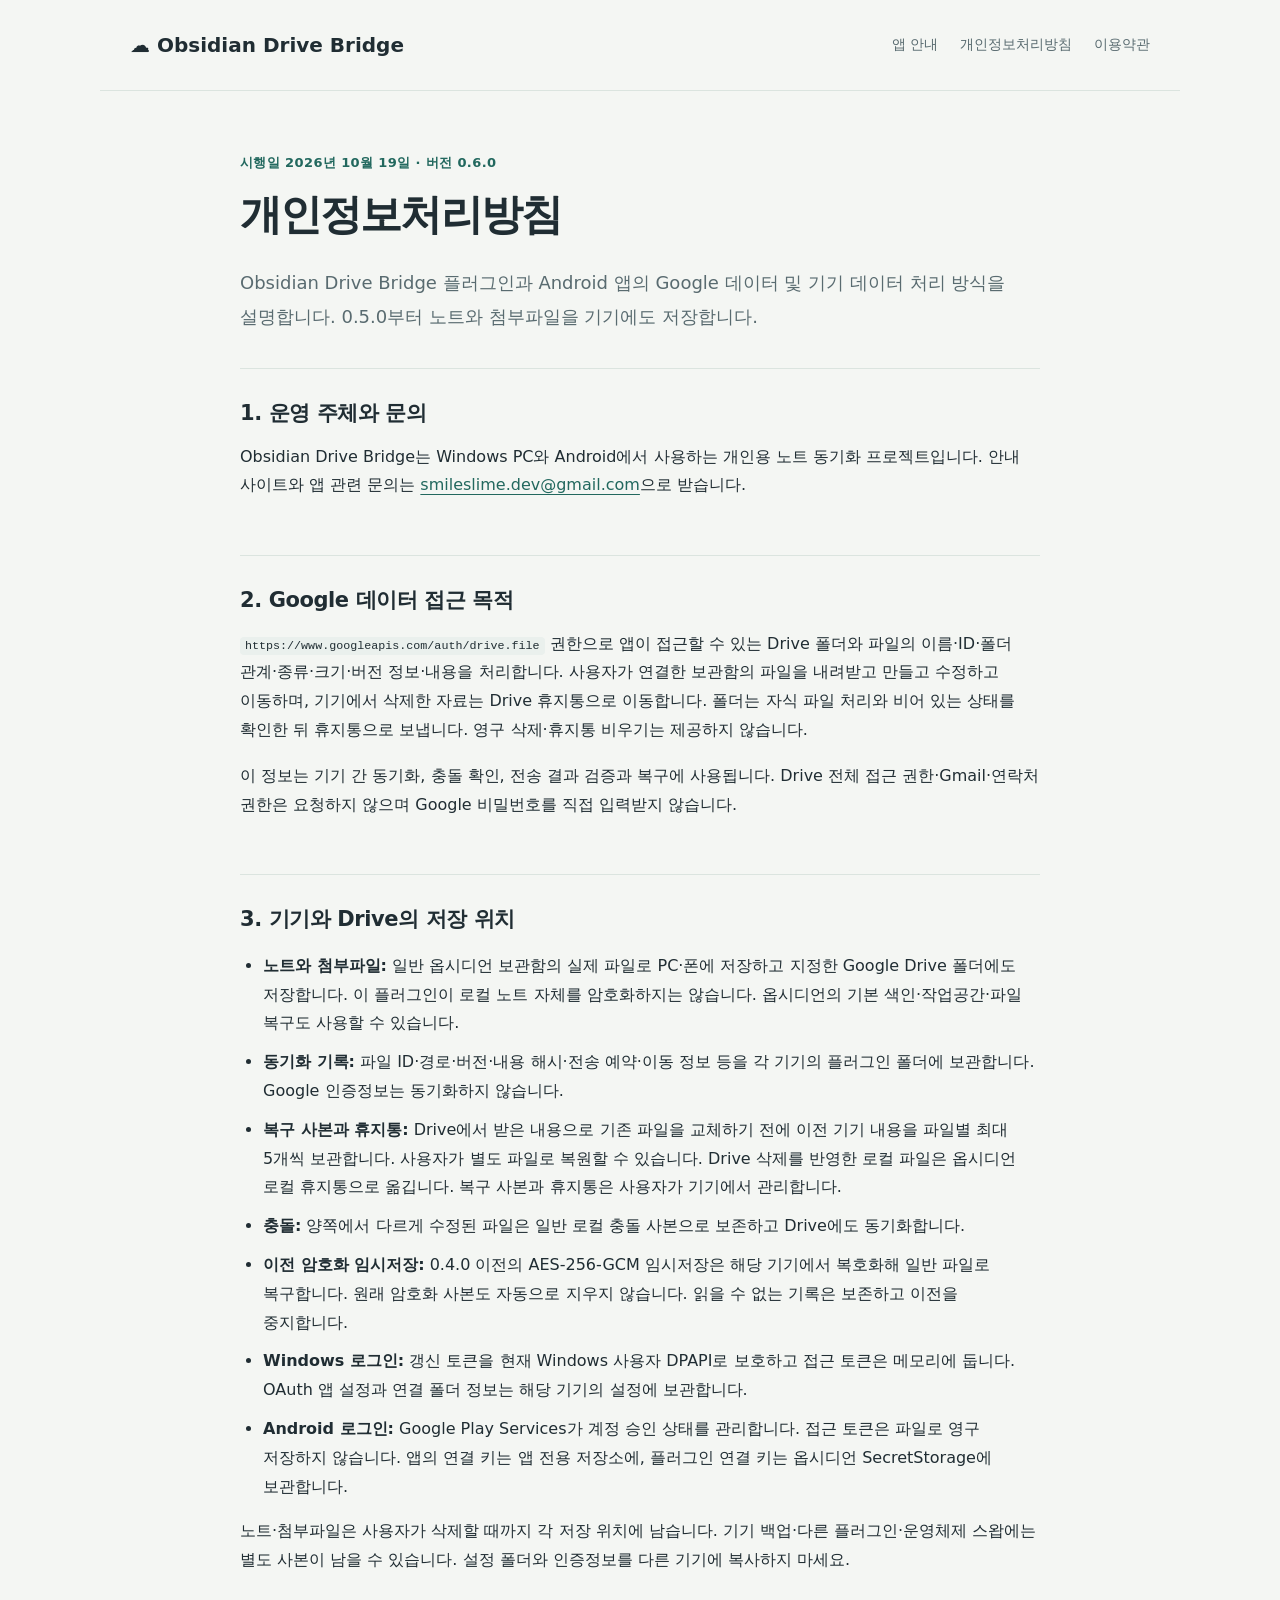
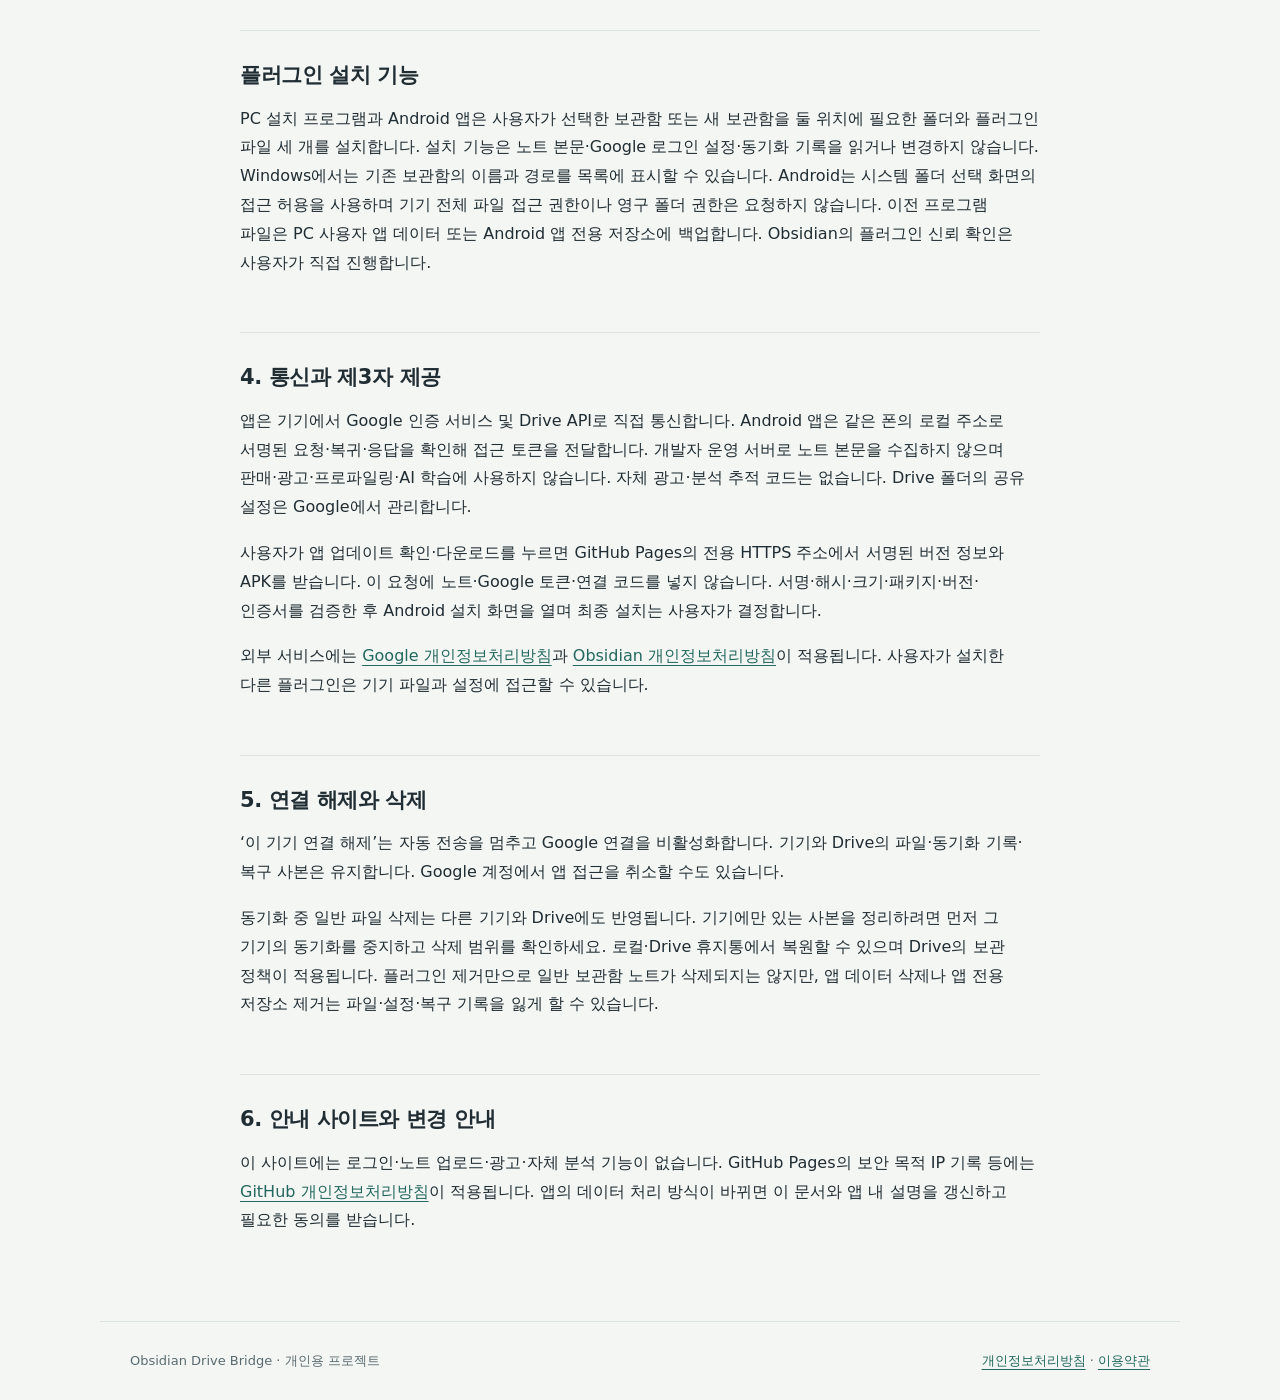
==== commit 6d032370: "Rename to Obsidian Drive Bridge and explain guided installers" ====
--- a/privacy.html
+++ b/privacy.html
@@ -1,8 +1,8 @@
 <!doctype html>
-<html lang="ko"><head><meta charset="utf-8"><meta name="viewport" content="width=device-width, initial-scale=1"><meta http-equiv="Content-Security-Policy" content="default-src 'none'; style-src 'self'; img-src 'self'; script-src 'none'; connect-src 'none'; base-uri 'none'; form-action 'none'; upgrade-insecure-requests"><meta name="referrer" content="no-referrer"><title>개인정보처리방침 — Drive Only Notes</title><link rel="stylesheet" href="site.css"></head><body><header><a class="brand" href="index.html">☁ Drive Only Notes</a><nav aria-label="주요 메뉴"><a href="index.html">앱 안내</a><a href="privacy.html">개인정보처리방침</a><a href="terms.html">이용약관</a></nav></header><main class="document"><p class="eyebrow">시행일 2026년 10월 19일 · 동기화 버전 0.5.0</p><h1>개인정보처리방침</h1><p class="lead">Drive Only Notes 플러그인과 Android 연결 도우미의 Google 데이터 및 기기 데이터 처리 방식을 설명합니다. 0.5.0부터 노트와 첨부파일을 기기에도 저장합니다.</p>
-<section><h2>1. 운영 주체와 문의</h2><p>Drive Only Notes는 Windows PC와 Android에서 사용하는 개인용 노트 동기화 프로젝트입니다. 안내 사이트와 앱 관련 문의는 <a href="mailto:smileslime.dev@gmail.com">smileslime.dev@gmail.com</a>으로 받습니다.</p></section>
+<html lang="ko"><head><meta charset="utf-8"><meta name="viewport" content="width=device-width, initial-scale=1"><meta http-equiv="Content-Security-Policy" content="default-src 'none'; style-src 'self'; img-src 'self'; script-src 'none'; connect-src 'none'; base-uri 'none'; form-action 'none'; upgrade-insecure-requests"><meta name="referrer" content="no-referrer"><title>개인정보처리방침 — Obsidian Drive Bridge</title><link rel="stylesheet" href="site.css"></head><body><header><a class="brand" href="index.html">☁ Obsidian Drive Bridge</a><nav aria-label="주요 메뉴"><a href="index.html">앱 안내</a><a href="privacy.html">개인정보처리방침</a><a href="terms.html">이용약관</a></nav></header><main class="document"><p class="eyebrow">시행일 2026년 10월 19일 · 버전 0.6.0</p><h1>개인정보처리방침</h1><p class="lead">Obsidian Drive Bridge 플러그인과 Android 앱의 Google 데이터 및 기기 데이터 처리 방식을 설명합니다. 0.5.0부터 노트와 첨부파일을 기기에도 저장합니다.</p>
+<section><h2>1. 운영 주체와 문의</h2><p>Obsidian Drive Bridge는 Windows PC와 Android에서 사용하는 개인용 노트 동기화 프로젝트입니다. 안내 사이트와 앱 관련 문의는 <a href="mailto:smileslime.dev@gmail.com">smileslime.dev@gmail.com</a>으로 받습니다.</p></section>
 <section><h2>2. Google 데이터 접근 목적</h2><p><code>https://www.googleapis.com/auth/drive.file</code> 권한으로 앱이 접근할 수 있는 Drive 폴더와 파일의 이름·ID·폴더 관계·종류·크기·버전 정보·내용을 처리합니다. 사용자가 연결한 보관함의 파일을 내려받고 만들고 수정하고 이동하며, 기기에서 삭제한 자료는 Drive 휴지통으로 이동합니다. 폴더는 자식 파일 처리와 비어 있는 상태를 확인한 뒤 휴지통으로 보냅니다. 영구 삭제·휴지통 비우기는 제공하지 않습니다.</p><p>이 정보는 기기 간 동기화, 충돌 확인, 전송 결과 검증과 복구에 사용됩니다. Drive 전체 접근 권한·Gmail·연락처 권한은 요청하지 않으며 Google 비밀번호를 직접 입력받지 않습니다.</p></section>
-<section><h2>3. 기기와 Drive의 저장 위치</h2><ul><li><strong>노트와 첨부파일:</strong> 일반 옵시디언 보관함의 실제 파일로 PC·폰에 저장하고 지정한 Google Drive 폴더에도 저장합니다. 이 플러그인이 로컬 노트 자체를 암호화하지는 않습니다. 옵시디언의 기본 색인·작업공간·파일 복구도 사용할 수 있습니다.</li><li><strong>동기화 기록:</strong> 파일 ID·경로·버전·내용 해시·전송 예약·이동 정보 등을 각 기기의 플러그인 폴더에 보관합니다. Google 인증정보는 동기화하지 않습니다.</li><li><strong>복구 사본과 휴지통:</strong> Drive에서 받은 내용으로 기존 파일을 교체하기 전에 이전 기기 내용을 파일별 최대 5개씩 보관합니다. 사용자가 별도 파일로 복원할 수 있습니다. Drive 삭제를 반영한 로컬 파일은 옵시디언 로컬 휴지통으로 옮깁니다. 복구 사본과 휴지통은 사용자가 기기에서 관리합니다.</li><li><strong>충돌:</strong> 양쪽에서 다르게 수정된 파일은 일반 로컬 충돌 사본으로 보존하고 Drive에도 동기화합니다.</li><li><strong>이전 암호화 임시저장:</strong> 0.4.0 이전의 AES-256-GCM 임시저장은 해당 기기에서 복호화해 일반 파일로 복구합니다. 원래 암호화 사본도 자동으로 지우지 않습니다. 읽을 수 없는 기록은 보존하고 이전을 중지합니다.</li><li><strong>Windows 로그인:</strong> 갱신 토큰을 현재 Windows 사용자 DPAPI로 보호하고 접근 토큰은 메모리에 둡니다. OAuth 앱 설정과 연결 폴더 정보는 해당 기기의 설정에 보관합니다.</li><li><strong>Android 로그인:</strong> Google Play Services가 계정 승인 상태를 관리합니다. 접근 토큰은 파일로 영구 저장하지 않습니다. 도우미의 연결 키는 앱 전용 저장소에, 플러그인 연결 키는 옵시디언 SecretStorage에 보관합니다.</li></ul><p>노트·첨부파일은 사용자가 삭제할 때까지 각 저장 위치에 남습니다. 기기 백업·다른 플러그인·운영체제 스왑에는 별도 사본이 남을 수 있습니다. 설정 폴더와 인증정보를 다른 기기에 복사하지 마세요.</p></section>
-<section><h2>4. 통신과 제3자 제공</h2><p>앱은 기기에서 Google 인증 서비스 및 Drive API로 직접 통신합니다. 도우미는 같은 폰의 로컬 주소로 서명된 요청·복귀·응답을 확인해 접근 토큰을 전달합니다. 개발자 운영 서버로 노트 본문을 수집하지 않으며 판매·광고·프로파일링·AI 학습에 사용하지 않습니다. 자체 광고·분석 추적 코드는 없습니다. Drive 폴더의 공유 설정은 Google에서 관리합니다.</p><p>사용자가 도우미 업데이트 확인·다운로드를 누르면 GitHub Pages의 전용 HTTPS 주소에서 서명된 버전 정보와 APK를 받습니다. 이 요청에 노트·Google 토큰·연결 코드를 넣지 않습니다. 서명·해시·크기·패키지·버전·인증서를 검증한 후 Android 설치 화면을 열며 최종 설치는 사용자가 결정합니다.</p><p>외부 서비스에는 <a href="https://policies.google.com/privacy">Google 개인정보처리방침</a>과 <a href="https://obsidian.md/privacy">Obsidian 개인정보처리방침</a>이 적용됩니다. 사용자가 설치한 다른 플러그인은 기기 파일과 설정에 접근할 수 있습니다.</p></section>
+<section><h2>3. 기기와 Drive의 저장 위치</h2><ul><li><strong>노트와 첨부파일:</strong> 일반 옵시디언 보관함의 실제 파일로 PC·폰에 저장하고 지정한 Google Drive 폴더에도 저장합니다. 이 플러그인이 로컬 노트 자체를 암호화하지는 않습니다. 옵시디언의 기본 색인·작업공간·파일 복구도 사용할 수 있습니다.</li><li><strong>동기화 기록:</strong> 파일 ID·경로·버전·내용 해시·전송 예약·이동 정보 등을 각 기기의 플러그인 폴더에 보관합니다. Google 인증정보는 동기화하지 않습니다.</li><li><strong>복구 사본과 휴지통:</strong> Drive에서 받은 내용으로 기존 파일을 교체하기 전에 이전 기기 내용을 파일별 최대 5개씩 보관합니다. 사용자가 별도 파일로 복원할 수 있습니다. Drive 삭제를 반영한 로컬 파일은 옵시디언 로컬 휴지통으로 옮깁니다. 복구 사본과 휴지통은 사용자가 기기에서 관리합니다.</li><li><strong>충돌:</strong> 양쪽에서 다르게 수정된 파일은 일반 로컬 충돌 사본으로 보존하고 Drive에도 동기화합니다.</li><li><strong>이전 암호화 임시저장:</strong> 0.4.0 이전의 AES-256-GCM 임시저장은 해당 기기에서 복호화해 일반 파일로 복구합니다. 원래 암호화 사본도 자동으로 지우지 않습니다. 읽을 수 없는 기록은 보존하고 이전을 중지합니다.</li><li><strong>Windows 로그인:</strong> 갱신 토큰을 현재 Windows 사용자 DPAPI로 보호하고 접근 토큰은 메모리에 둡니다. OAuth 앱 설정과 연결 폴더 정보는 해당 기기의 설정에 보관합니다.</li><li><strong>Android 로그인:</strong> Google Play Services가 계정 승인 상태를 관리합니다. 접근 토큰은 파일로 영구 저장하지 않습니다. 앱의 연결 키는 앱 전용 저장소에, 플러그인 연결 키는 옵시디언 SecretStorage에 보관합니다.</li></ul><p>노트·첨부파일은 사용자가 삭제할 때까지 각 저장 위치에 남습니다. 기기 백업·다른 플러그인·운영체제 스왑에는 별도 사본이 남을 수 있습니다. 설정 폴더와 인증정보를 다른 기기에 복사하지 마세요.</p></section>
+<section><h2>플러그인 설치 기능</h2><p>PC 설치 프로그램과 Android 앱은 사용자가 선택한 보관함 또는 새 보관함을 둘 위치에 필요한 폴더와 플러그인 파일 세 개를 설치합니다. 설치 기능은 노트 본문·Google 로그인 설정·동기화 기록을 읽거나 변경하지 않습니다. Windows에서는 기존 보관함의 이름과 경로를 목록에 표시할 수 있습니다. Android는 시스템 폴더 선택 화면의 접근 허용을 사용하며 기기 전체 파일 접근 권한이나 영구 폴더 권한은 요청하지 않습니다. 이전 프로그램 파일은 PC 사용자 앱 데이터 또는 Android 앱 전용 저장소에 백업합니다. Obsidian의 플러그인 신뢰 확인은 사용자가 직접 진행합니다.</p></section><section><h2>4. 통신과 제3자 제공</h2><p>앱은 기기에서 Google 인증 서비스 및 Drive API로 직접 통신합니다. Android 앱은 같은 폰의 로컬 주소로 서명된 요청·복귀·응답을 확인해 접근 토큰을 전달합니다. 개발자 운영 서버로 노트 본문을 수집하지 않으며 판매·광고·프로파일링·AI 학습에 사용하지 않습니다. 자체 광고·분석 추적 코드는 없습니다. Drive 폴더의 공유 설정은 Google에서 관리합니다.</p><p>사용자가 앱 업데이트 확인·다운로드를 누르면 GitHub Pages의 전용 HTTPS 주소에서 서명된 버전 정보와 APK를 받습니다. 이 요청에 노트·Google 토큰·연결 코드를 넣지 않습니다. 서명·해시·크기·패키지·버전·인증서를 검증한 후 Android 설치 화면을 열며 최종 설치는 사용자가 결정합니다.</p><p>외부 서비스에는 <a href="https://policies.google.com/privacy">Google 개인정보처리방침</a>과 <a href="https://obsidian.md/privacy">Obsidian 개인정보처리방침</a>이 적용됩니다. 사용자가 설치한 다른 플러그인은 기기 파일과 설정에 접근할 수 있습니다.</p></section>
 <section><h2>5. 연결 해제와 삭제</h2><p>‘이 기기 연결 해제’는 자동 전송을 멈추고 Google 연결을 비활성화합니다. 기기와 Drive의 파일·동기화 기록·복구 사본은 유지합니다. Google 계정에서 앱 접근을 취소할 수도 있습니다.</p><p>동기화 중 일반 파일 삭제는 다른 기기와 Drive에도 반영됩니다. 기기에만 있는 사본을 정리하려면 먼저 그 기기의 동기화를 중지하고 삭제 범위를 확인하세요. 로컬·Drive 휴지통에서 복원할 수 있으며 Drive의 보관 정책이 적용됩니다. 플러그인 제거만으로 일반 보관함 노트가 삭제되지는 않지만, 앱 데이터 삭제나 앱 전용 저장소 제거는 파일·설정·복구 기록을 잃게 할 수 있습니다.</p></section>
-<section><h2>6. 안내 사이트와 변경 안내</h2><p>이 사이트에는 로그인·노트 업로드·광고·자체 분석 기능이 없습니다. GitHub Pages의 보안 목적 IP 기록 등에는 <a href="https://docs.github.com/en/site-policy/privacy-policies/github-general-privacy-statement">GitHub 개인정보처리방침</a>이 적용됩니다. 앱의 데이터 처리 방식이 바뀌면 이 문서와 앱 내 설명을 갱신하고 필요한 동의를 받습니다.</p></section></main><footer><span>Drive Only Notes · 개인용 프로젝트</span><span><a href="privacy.html">개인정보처리방침</a> · <a href="terms.html">이용약관</a></span></footer></body></html>
+<section><h2>6. 안내 사이트와 변경 안내</h2><p>이 사이트에는 로그인·노트 업로드·광고·자체 분석 기능이 없습니다. GitHub Pages의 보안 목적 IP 기록 등에는 <a href="https://docs.github.com/en/site-policy/privacy-policies/github-general-privacy-statement">GitHub 개인정보처리방침</a>이 적용됩니다. 앱의 데이터 처리 방식이 바뀌면 이 문서와 앱 내 설명을 갱신하고 필요한 동의를 받습니다.</p></section></main><footer><span>Obsidian Drive Bridge · 개인용 프로젝트</span><span><a href="privacy.html">개인정보처리방침</a> · <a href="terms.html">이용약관</a></span></footer></body></html>
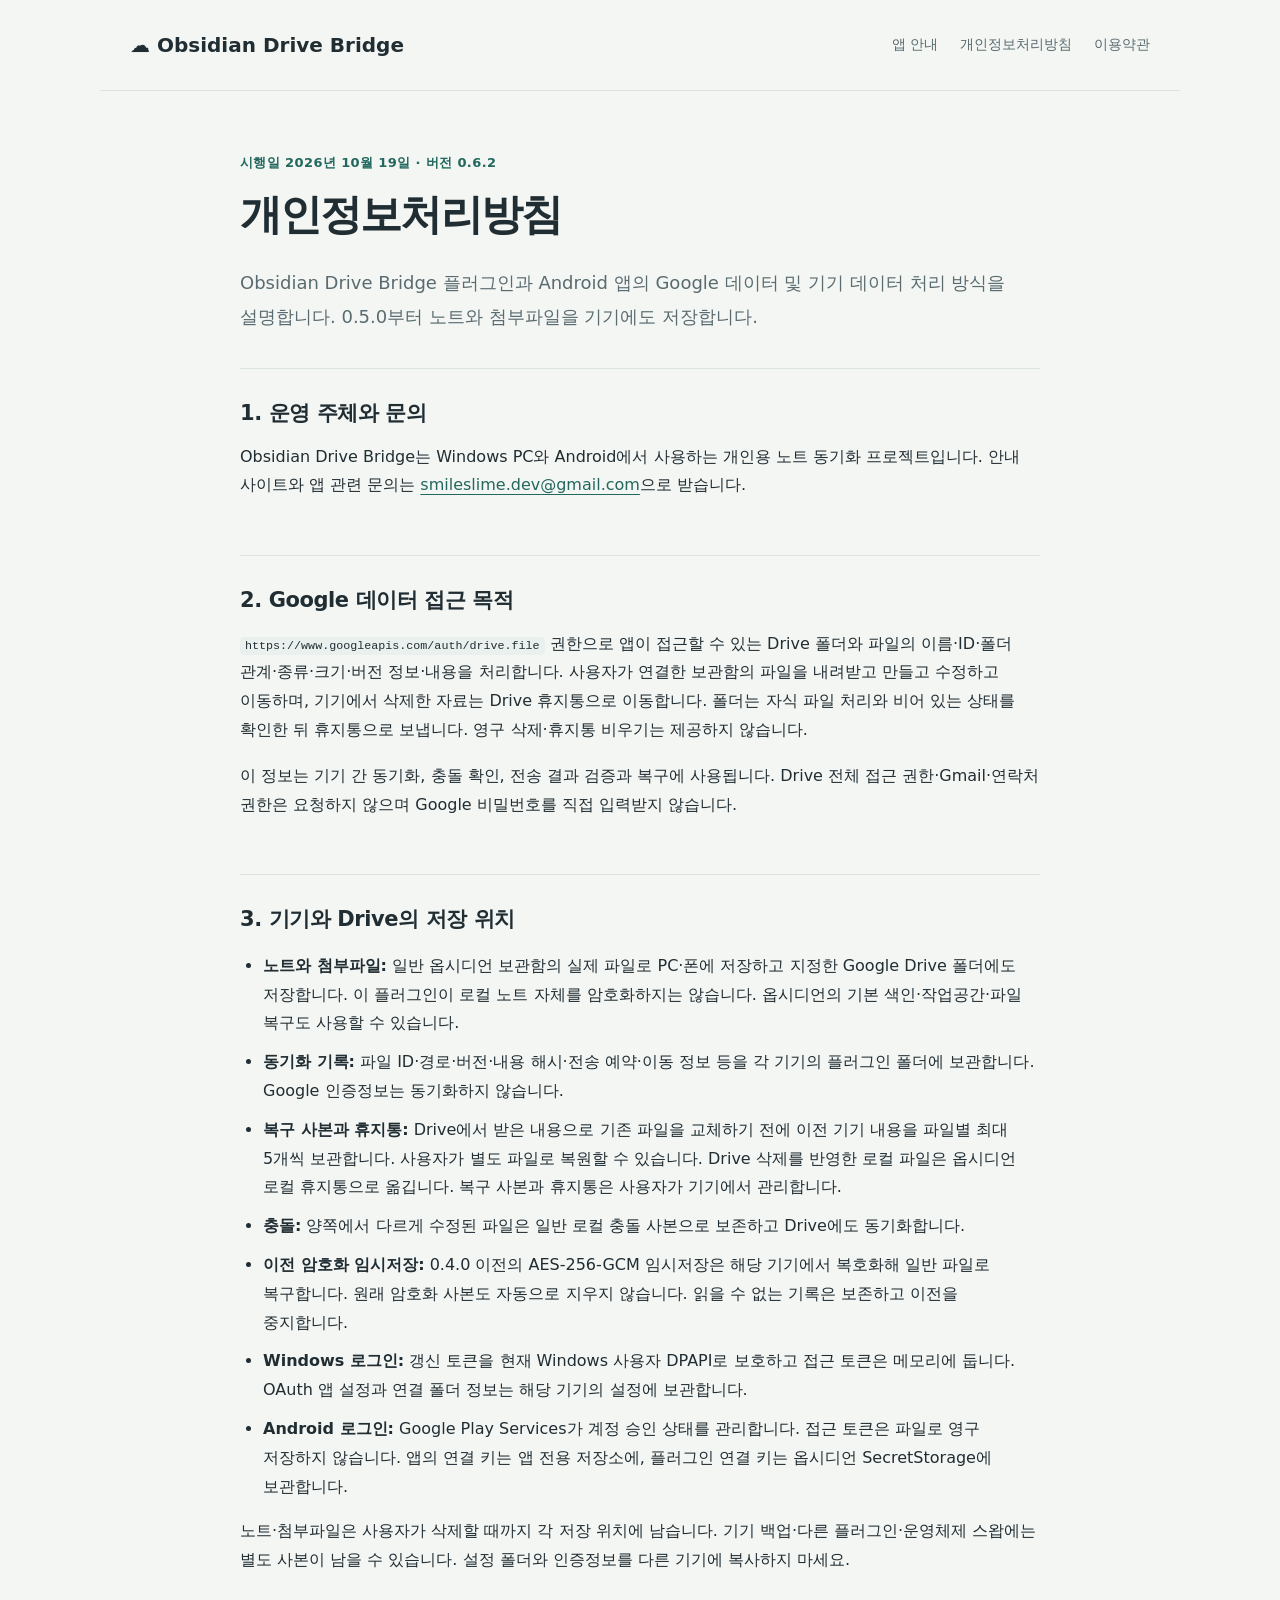
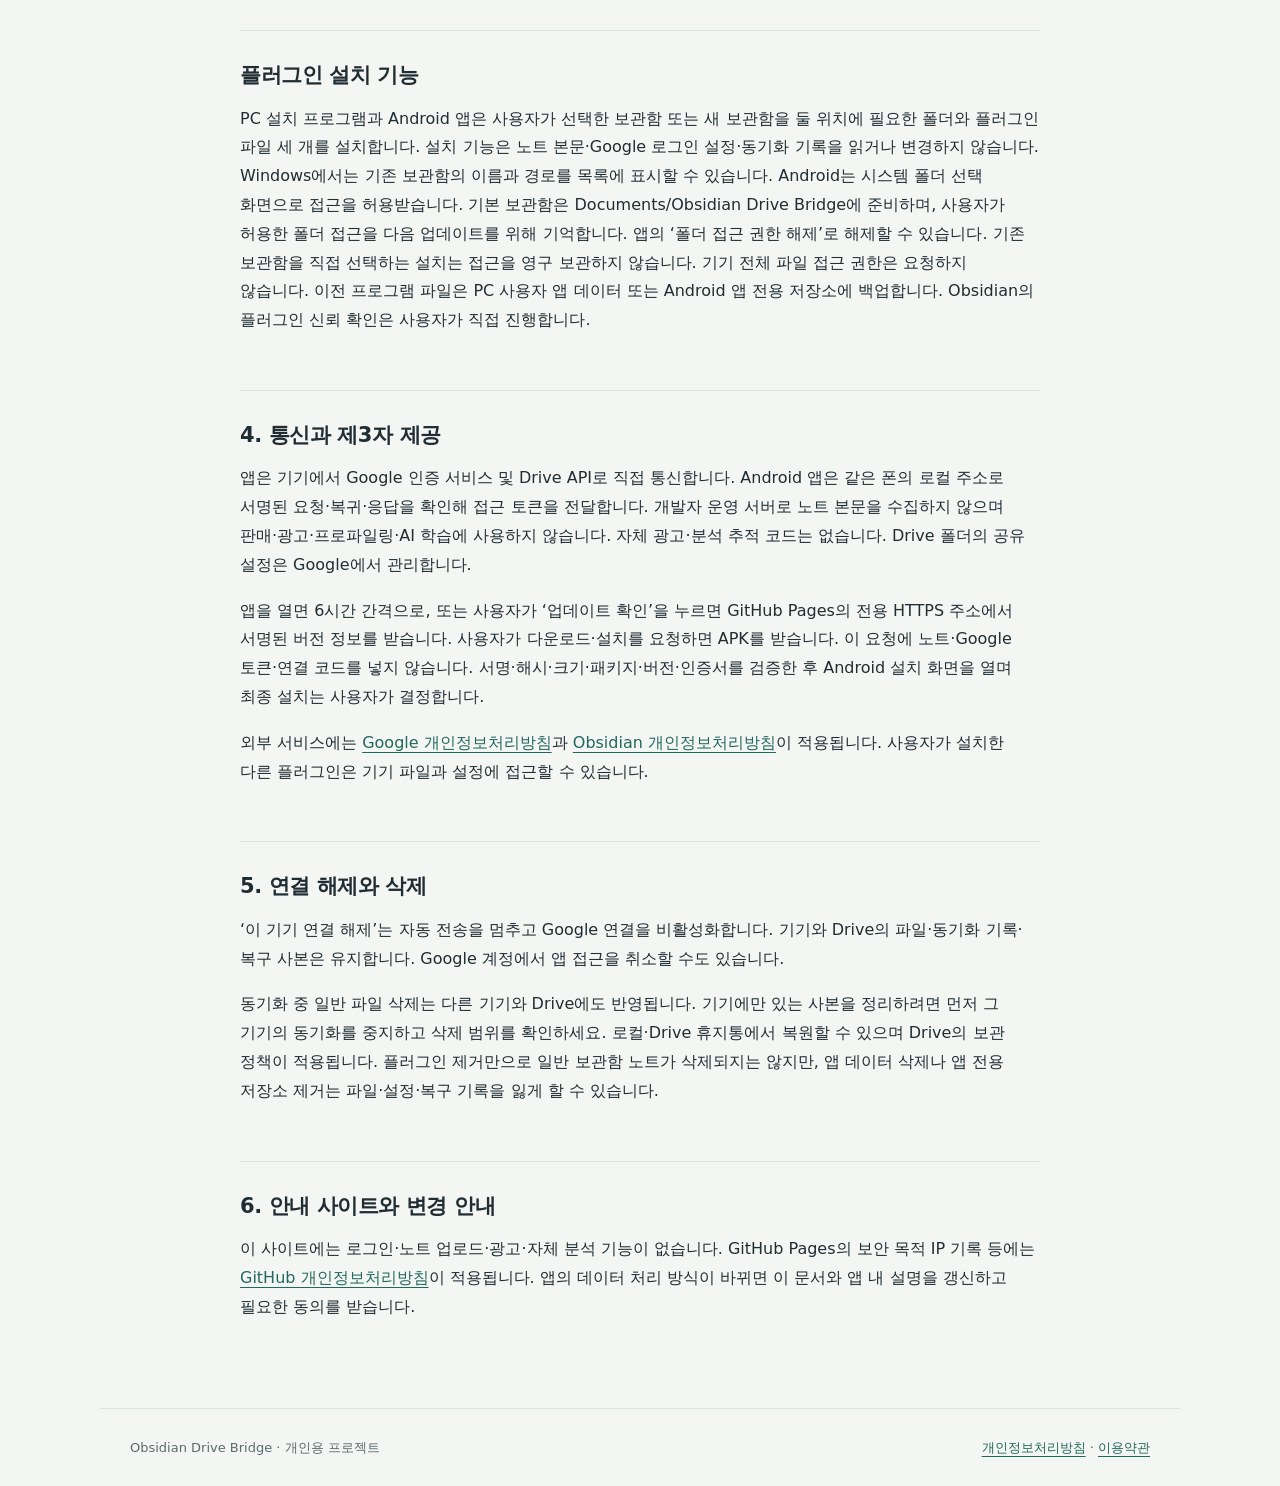
==== commit 9300d710: "Release 0.6.2 with tablet setup, Sync compatibility and update checks" ====
--- a/privacy.html
+++ b/privacy.html
@@ -1,8 +1,8 @@
 <!doctype html>
-<html lang="ko"><head><meta charset="utf-8"><meta name="viewport" content="width=device-width, initial-scale=1"><meta http-equiv="Content-Security-Policy" content="default-src 'none'; style-src 'self'; img-src 'self'; script-src 'none'; connect-src 'none'; base-uri 'none'; form-action 'none'; upgrade-insecure-requests"><meta name="referrer" content="no-referrer"><title>개인정보처리방침 — Obsidian Drive Bridge</title><link rel="stylesheet" href="site.css"></head><body><header><a class="brand" href="index.html">☁ Obsidian Drive Bridge</a><nav aria-label="주요 메뉴"><a href="index.html">앱 안내</a><a href="privacy.html">개인정보처리방침</a><a href="terms.html">이용약관</a></nav></header><main class="document"><p class="eyebrow">시행일 2026년 10월 19일 · 버전 0.6.0</p><h1>개인정보처리방침</h1><p class="lead">Obsidian Drive Bridge 플러그인과 Android 앱의 Google 데이터 및 기기 데이터 처리 방식을 설명합니다. 0.5.0부터 노트와 첨부파일을 기기에도 저장합니다.</p>
+<html lang="ko"><head><meta charset="utf-8"><meta name="viewport" content="width=device-width, initial-scale=1"><meta http-equiv="Content-Security-Policy" content="default-src 'none'; style-src 'self'; img-src 'self'; script-src 'none'; connect-src 'none'; base-uri 'none'; form-action 'none'; upgrade-insecure-requests"><meta name="referrer" content="no-referrer"><title>개인정보처리방침 — Obsidian Drive Bridge</title><link rel="stylesheet" href="site.css"></head><body><header><a class="brand" href="index.html">☁ Obsidian Drive Bridge</a><nav aria-label="주요 메뉴"><a href="index.html">앱 안내</a><a href="privacy.html">개인정보처리방침</a><a href="terms.html">이용약관</a></nav></header><main class="document"><p class="eyebrow">시행일 2026년 10월 19일 · 버전 0.6.2</p><h1>개인정보처리방침</h1><p class="lead">Obsidian Drive Bridge 플러그인과 Android 앱의 Google 데이터 및 기기 데이터 처리 방식을 설명합니다. 0.5.0부터 노트와 첨부파일을 기기에도 저장합니다.</p>
 <section><h2>1. 운영 주체와 문의</h2><p>Obsidian Drive Bridge는 Windows PC와 Android에서 사용하는 개인용 노트 동기화 프로젝트입니다. 안내 사이트와 앱 관련 문의는 <a href="mailto:smileslime.dev@gmail.com">smileslime.dev@gmail.com</a>으로 받습니다.</p></section>
 <section><h2>2. Google 데이터 접근 목적</h2><p><code>https://www.googleapis.com/auth/drive.file</code> 권한으로 앱이 접근할 수 있는 Drive 폴더와 파일의 이름·ID·폴더 관계·종류·크기·버전 정보·내용을 처리합니다. 사용자가 연결한 보관함의 파일을 내려받고 만들고 수정하고 이동하며, 기기에서 삭제한 자료는 Drive 휴지통으로 이동합니다. 폴더는 자식 파일 처리와 비어 있는 상태를 확인한 뒤 휴지통으로 보냅니다. 영구 삭제·휴지통 비우기는 제공하지 않습니다.</p><p>이 정보는 기기 간 동기화, 충돌 확인, 전송 결과 검증과 복구에 사용됩니다. Drive 전체 접근 권한·Gmail·연락처 권한은 요청하지 않으며 Google 비밀번호를 직접 입력받지 않습니다.</p></section>
 <section><h2>3. 기기와 Drive의 저장 위치</h2><ul><li><strong>노트와 첨부파일:</strong> 일반 옵시디언 보관함의 실제 파일로 PC·폰에 저장하고 지정한 Google Drive 폴더에도 저장합니다. 이 플러그인이 로컬 노트 자체를 암호화하지는 않습니다. 옵시디언의 기본 색인·작업공간·파일 복구도 사용할 수 있습니다.</li><li><strong>동기화 기록:</strong> 파일 ID·경로·버전·내용 해시·전송 예약·이동 정보 등을 각 기기의 플러그인 폴더에 보관합니다. Google 인증정보는 동기화하지 않습니다.</li><li><strong>복구 사본과 휴지통:</strong> Drive에서 받은 내용으로 기존 파일을 교체하기 전에 이전 기기 내용을 파일별 최대 5개씩 보관합니다. 사용자가 별도 파일로 복원할 수 있습니다. Drive 삭제를 반영한 로컬 파일은 옵시디언 로컬 휴지통으로 옮깁니다. 복구 사본과 휴지통은 사용자가 기기에서 관리합니다.</li><li><strong>충돌:</strong> 양쪽에서 다르게 수정된 파일은 일반 로컬 충돌 사본으로 보존하고 Drive에도 동기화합니다.</li><li><strong>이전 암호화 임시저장:</strong> 0.4.0 이전의 AES-256-GCM 임시저장은 해당 기기에서 복호화해 일반 파일로 복구합니다. 원래 암호화 사본도 자동으로 지우지 않습니다. 읽을 수 없는 기록은 보존하고 이전을 중지합니다.</li><li><strong>Windows 로그인:</strong> 갱신 토큰을 현재 Windows 사용자 DPAPI로 보호하고 접근 토큰은 메모리에 둡니다. OAuth 앱 설정과 연결 폴더 정보는 해당 기기의 설정에 보관합니다.</li><li><strong>Android 로그인:</strong> Google Play Services가 계정 승인 상태를 관리합니다. 접근 토큰은 파일로 영구 저장하지 않습니다. 앱의 연결 키는 앱 전용 저장소에, 플러그인 연결 키는 옵시디언 SecretStorage에 보관합니다.</li></ul><p>노트·첨부파일은 사용자가 삭제할 때까지 각 저장 위치에 남습니다. 기기 백업·다른 플러그인·운영체제 스왑에는 별도 사본이 남을 수 있습니다. 설정 폴더와 인증정보를 다른 기기에 복사하지 마세요.</p></section>
-<section><h2>플러그인 설치 기능</h2><p>PC 설치 프로그램과 Android 앱은 사용자가 선택한 보관함 또는 새 보관함을 둘 위치에 필요한 폴더와 플러그인 파일 세 개를 설치합니다. 설치 기능은 노트 본문·Google 로그인 설정·동기화 기록을 읽거나 변경하지 않습니다. Windows에서는 기존 보관함의 이름과 경로를 목록에 표시할 수 있습니다. Android는 시스템 폴더 선택 화면의 접근 허용을 사용하며 기기 전체 파일 접근 권한이나 영구 폴더 권한은 요청하지 않습니다. 이전 프로그램 파일은 PC 사용자 앱 데이터 또는 Android 앱 전용 저장소에 백업합니다. Obsidian의 플러그인 신뢰 확인은 사용자가 직접 진행합니다.</p></section><section><h2>4. 통신과 제3자 제공</h2><p>앱은 기기에서 Google 인증 서비스 및 Drive API로 직접 통신합니다. Android 앱은 같은 폰의 로컬 주소로 서명된 요청·복귀·응답을 확인해 접근 토큰을 전달합니다. 개발자 운영 서버로 노트 본문을 수집하지 않으며 판매·광고·프로파일링·AI 학습에 사용하지 않습니다. 자체 광고·분석 추적 코드는 없습니다. Drive 폴더의 공유 설정은 Google에서 관리합니다.</p><p>사용자가 앱 업데이트 확인·다운로드를 누르면 GitHub Pages의 전용 HTTPS 주소에서 서명된 버전 정보와 APK를 받습니다. 이 요청에 노트·Google 토큰·연결 코드를 넣지 않습니다. 서명·해시·크기·패키지·버전·인증서를 검증한 후 Android 설치 화면을 열며 최종 설치는 사용자가 결정합니다.</p><p>외부 서비스에는 <a href="https://policies.google.com/privacy">Google 개인정보처리방침</a>과 <a href="https://obsidian.md/privacy">Obsidian 개인정보처리방침</a>이 적용됩니다. 사용자가 설치한 다른 플러그인은 기기 파일과 설정에 접근할 수 있습니다.</p></section>
+<section><h2>플러그인 설치 기능</h2><p>PC 설치 프로그램과 Android 앱은 사용자가 선택한 보관함 또는 새 보관함을 둘 위치에 필요한 폴더와 플러그인 파일 세 개를 설치합니다. 설치 기능은 노트 본문·Google 로그인 설정·동기화 기록을 읽거나 변경하지 않습니다. Windows에서는 기존 보관함의 이름과 경로를 목록에 표시할 수 있습니다. Android는 시스템 폴더 선택 화면으로 접근을 허용받습니다. 기본 보관함은 Documents/Obsidian Drive Bridge에 준비하며, 사용자가 허용한 폴더 접근을 다음 업데이트를 위해 기억합니다. 앱의 ‘폴더 접근 권한 해제’로 해제할 수 있습니다. 기존 보관함을 직접 선택하는 설치는 접근을 영구 보관하지 않습니다. 기기 전체 파일 접근 권한은 요청하지 않습니다. 이전 프로그램 파일은 PC 사용자 앱 데이터 또는 Android 앱 전용 저장소에 백업합니다. Obsidian의 플러그인 신뢰 확인은 사용자가 직접 진행합니다.</p></section><section><h2>4. 통신과 제3자 제공</h2><p>앱은 기기에서 Google 인증 서비스 및 Drive API로 직접 통신합니다. Android 앱은 같은 폰의 로컬 주소로 서명된 요청·복귀·응답을 확인해 접근 토큰을 전달합니다. 개발자 운영 서버로 노트 본문을 수집하지 않으며 판매·광고·프로파일링·AI 학습에 사용하지 않습니다. 자체 광고·분석 추적 코드는 없습니다. Drive 폴더의 공유 설정은 Google에서 관리합니다.</p><p>앱을 열면 6시간 간격으로, 또는 사용자가 ‘업데이트 확인’을 누르면 GitHub Pages의 전용 HTTPS 주소에서 서명된 버전 정보를 받습니다. 사용자가 다운로드·설치를 요청하면 APK를 받습니다. 이 요청에 노트·Google 토큰·연결 코드를 넣지 않습니다. 서명·해시·크기·패키지·버전·인증서를 검증한 후 Android 설치 화면을 열며 최종 설치는 사용자가 결정합니다.</p><p>외부 서비스에는 <a href="https://policies.google.com/privacy">Google 개인정보처리방침</a>과 <a href="https://obsidian.md/privacy">Obsidian 개인정보처리방침</a>이 적용됩니다. 사용자가 설치한 다른 플러그인은 기기 파일과 설정에 접근할 수 있습니다.</p></section>
 <section><h2>5. 연결 해제와 삭제</h2><p>‘이 기기 연결 해제’는 자동 전송을 멈추고 Google 연결을 비활성화합니다. 기기와 Drive의 파일·동기화 기록·복구 사본은 유지합니다. Google 계정에서 앱 접근을 취소할 수도 있습니다.</p><p>동기화 중 일반 파일 삭제는 다른 기기와 Drive에도 반영됩니다. 기기에만 있는 사본을 정리하려면 먼저 그 기기의 동기화를 중지하고 삭제 범위를 확인하세요. 로컬·Drive 휴지통에서 복원할 수 있으며 Drive의 보관 정책이 적용됩니다. 플러그인 제거만으로 일반 보관함 노트가 삭제되지는 않지만, 앱 데이터 삭제나 앱 전용 저장소 제거는 파일·설정·복구 기록을 잃게 할 수 있습니다.</p></section>
 <section><h2>6. 안내 사이트와 변경 안내</h2><p>이 사이트에는 로그인·노트 업로드·광고·자체 분석 기능이 없습니다. GitHub Pages의 보안 목적 IP 기록 등에는 <a href="https://docs.github.com/en/site-policy/privacy-policies/github-general-privacy-statement">GitHub 개인정보처리방침</a>이 적용됩니다. 앱의 데이터 처리 방식이 바뀌면 이 문서와 앱 내 설명을 갱신하고 필요한 동의를 받습니다.</p></section></main><footer><span>Obsidian Drive Bridge · 개인용 프로젝트</span><span><a href="privacy.html">개인정보처리방침</a> · <a href="terms.html">이용약관</a></span></footer></body></html>
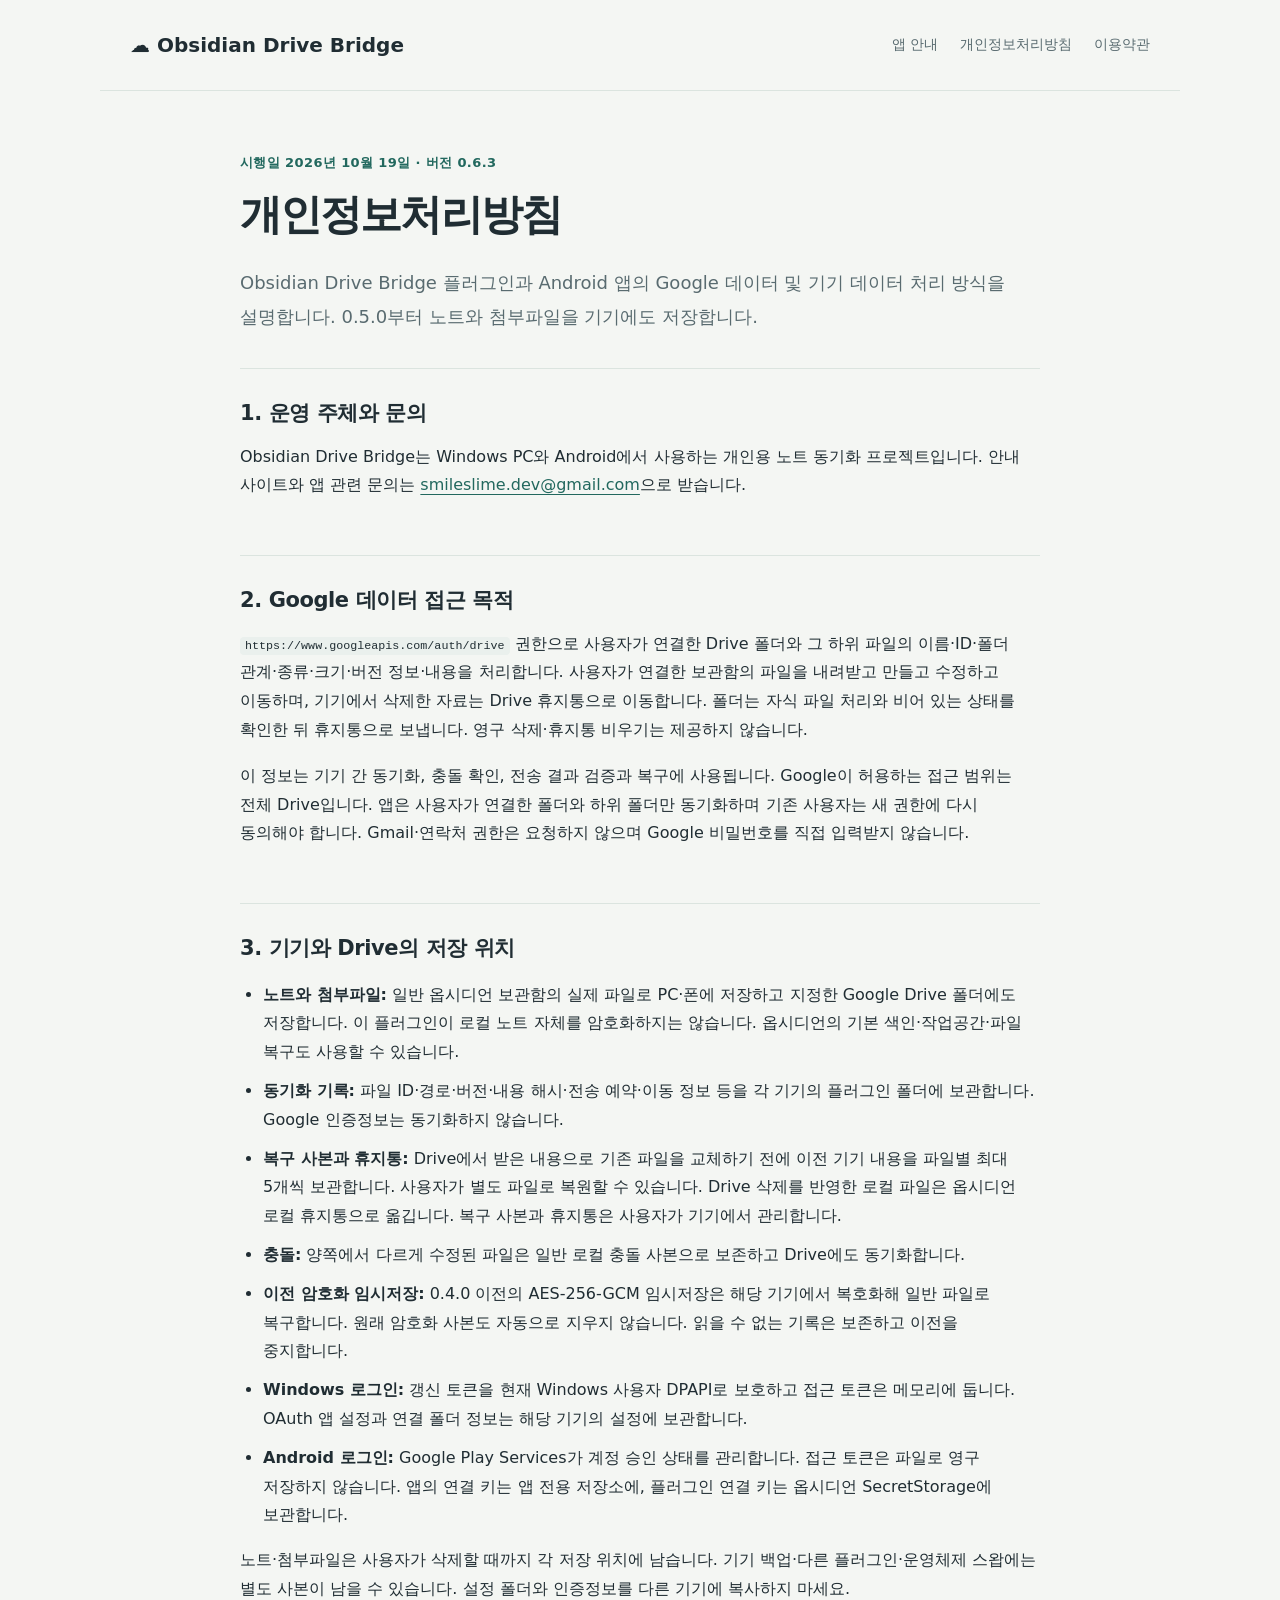
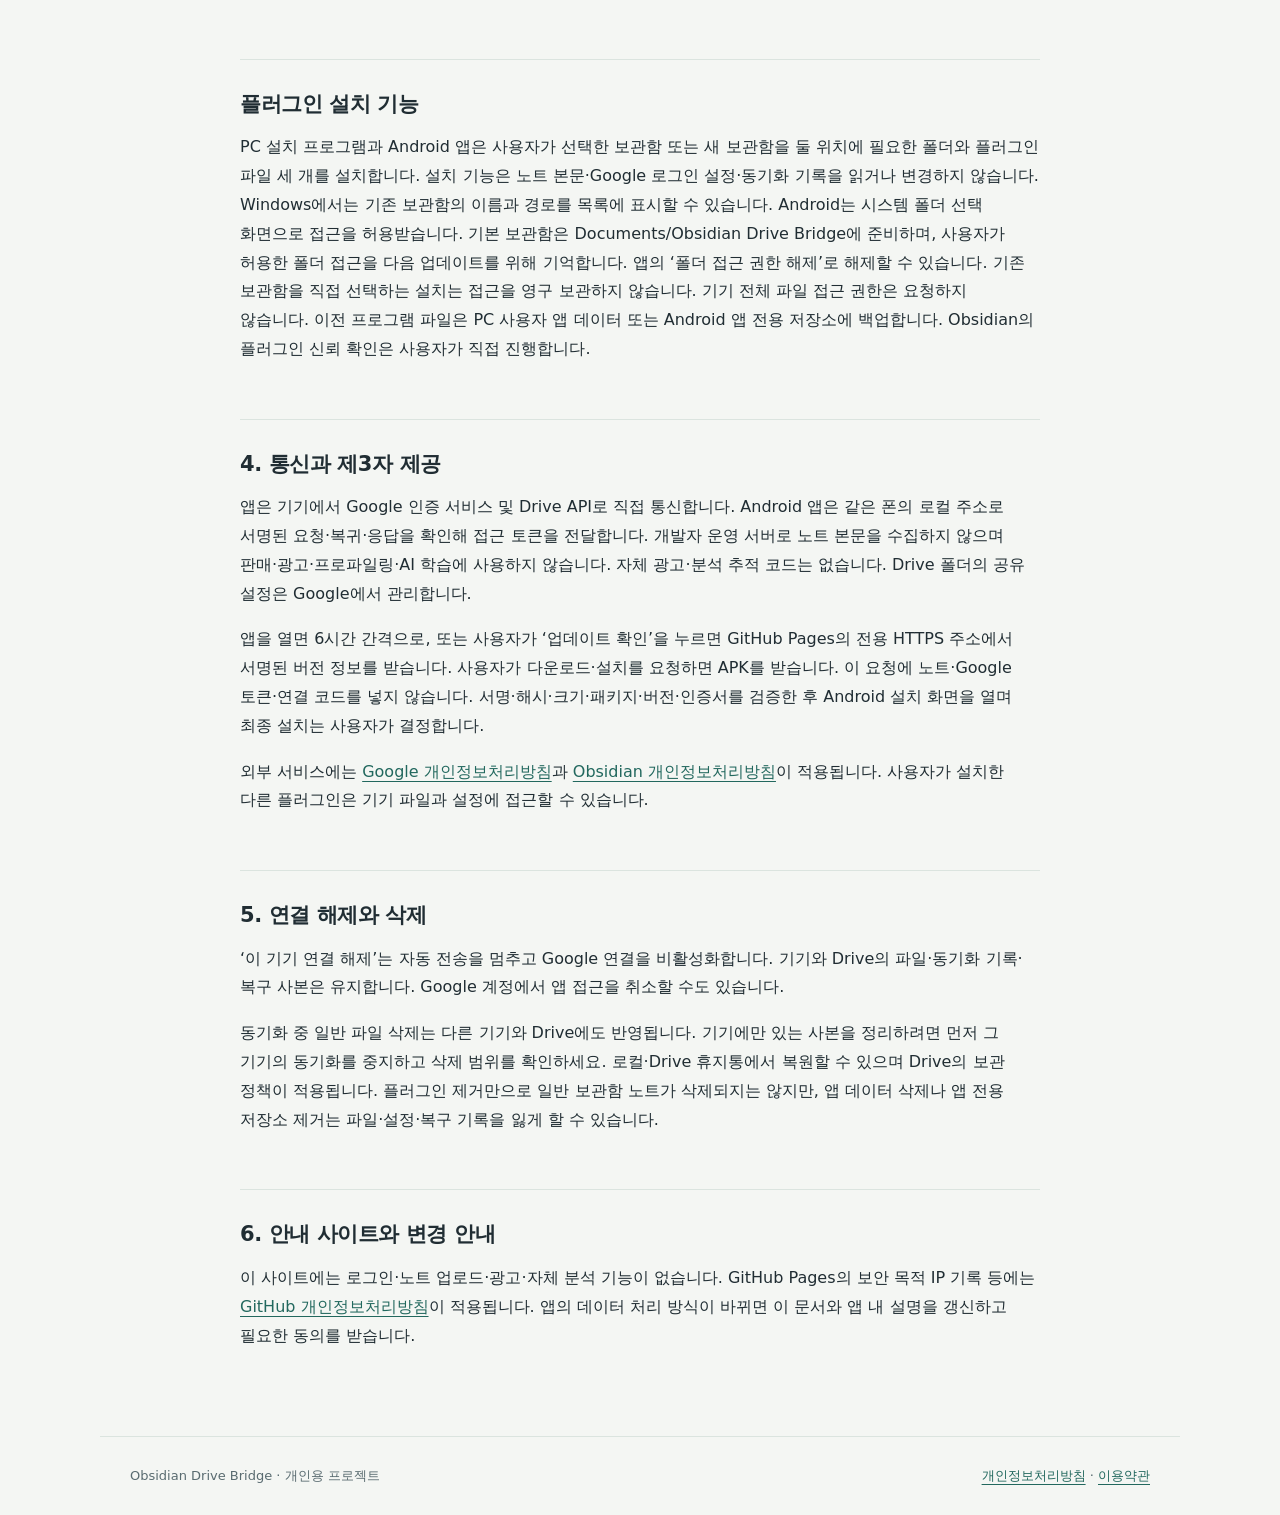
==== commit 66e18ec3: "Fix Drive-created file sync authorization in 0.6.3" ====
--- a/privacy.html
+++ b/privacy.html
@@ -1,7 +1,7 @@
 <!doctype html>
-<html lang="ko"><head><meta charset="utf-8"><meta name="viewport" content="width=device-width, initial-scale=1"><meta http-equiv="Content-Security-Policy" content="default-src 'none'; style-src 'self'; img-src 'self'; script-src 'none'; connect-src 'none'; base-uri 'none'; form-action 'none'; upgrade-insecure-requests"><meta name="referrer" content="no-referrer"><title>개인정보처리방침 — Obsidian Drive Bridge</title><link rel="stylesheet" href="site.css"></head><body><header><a class="brand" href="index.html">☁ Obsidian Drive Bridge</a><nav aria-label="주요 메뉴"><a href="index.html">앱 안내</a><a href="privacy.html">개인정보처리방침</a><a href="terms.html">이용약관</a></nav></header><main class="document"><p class="eyebrow">시행일 2026년 10월 19일 · 버전 0.6.2</p><h1>개인정보처리방침</h1><p class="lead">Obsidian Drive Bridge 플러그인과 Android 앱의 Google 데이터 및 기기 데이터 처리 방식을 설명합니다. 0.5.0부터 노트와 첨부파일을 기기에도 저장합니다.</p>
+<html lang="ko"><head><meta charset="utf-8"><meta name="viewport" content="width=device-width, initial-scale=1"><meta http-equiv="Content-Security-Policy" content="default-src 'none'; style-src 'self'; img-src 'self'; script-src 'none'; connect-src 'none'; base-uri 'none'; form-action 'none'; upgrade-insecure-requests"><meta name="referrer" content="no-referrer"><title>개인정보처리방침 — Obsidian Drive Bridge</title><link rel="stylesheet" href="site.css"></head><body><header><a class="brand" href="index.html">☁ Obsidian Drive Bridge</a><nav aria-label="주요 메뉴"><a href="index.html">앱 안내</a><a href="privacy.html">개인정보처리방침</a><a href="terms.html">이용약관</a></nav></header><main class="document"><p class="eyebrow">시행일 2026년 10월 19일 · 버전 0.6.3</p><h1>개인정보처리방침</h1><p class="lead">Obsidian Drive Bridge 플러그인과 Android 앱의 Google 데이터 및 기기 데이터 처리 방식을 설명합니다. 0.5.0부터 노트와 첨부파일을 기기에도 저장합니다.</p>
 <section><h2>1. 운영 주체와 문의</h2><p>Obsidian Drive Bridge는 Windows PC와 Android에서 사용하는 개인용 노트 동기화 프로젝트입니다. 안내 사이트와 앱 관련 문의는 <a href="mailto:smileslime.dev@gmail.com">smileslime.dev@gmail.com</a>으로 받습니다.</p></section>
-<section><h2>2. Google 데이터 접근 목적</h2><p><code>https://www.googleapis.com/auth/drive.file</code> 권한으로 앱이 접근할 수 있는 Drive 폴더와 파일의 이름·ID·폴더 관계·종류·크기·버전 정보·내용을 처리합니다. 사용자가 연결한 보관함의 파일을 내려받고 만들고 수정하고 이동하며, 기기에서 삭제한 자료는 Drive 휴지통으로 이동합니다. 폴더는 자식 파일 처리와 비어 있는 상태를 확인한 뒤 휴지통으로 보냅니다. 영구 삭제·휴지통 비우기는 제공하지 않습니다.</p><p>이 정보는 기기 간 동기화, 충돌 확인, 전송 결과 검증과 복구에 사용됩니다. Drive 전체 접근 권한·Gmail·연락처 권한은 요청하지 않으며 Google 비밀번호를 직접 입력받지 않습니다.</p></section>
+<section><h2>2. Google 데이터 접근 목적</h2><p><code>https://www.googleapis.com/auth/drive</code> 권한으로 사용자가 연결한 Drive 폴더와 그 하위 파일의 이름·ID·폴더 관계·종류·크기·버전 정보·내용을 처리합니다. 사용자가 연결한 보관함의 파일을 내려받고 만들고 수정하고 이동하며, 기기에서 삭제한 자료는 Drive 휴지통으로 이동합니다. 폴더는 자식 파일 처리와 비어 있는 상태를 확인한 뒤 휴지통으로 보냅니다. 영구 삭제·휴지통 비우기는 제공하지 않습니다.</p><p>이 정보는 기기 간 동기화, 충돌 확인, 전송 결과 검증과 복구에 사용됩니다. Google이 허용하는 접근 범위는 전체 Drive입니다. 앱은 사용자가 연결한 폴더와 하위 폴더만 동기화하며 기존 사용자는 새 권한에 다시 동의해야 합니다. Gmail·연락처 권한은 요청하지 않으며 Google 비밀번호를 직접 입력받지 않습니다.</p></section>
 <section><h2>3. 기기와 Drive의 저장 위치</h2><ul><li><strong>노트와 첨부파일:</strong> 일반 옵시디언 보관함의 실제 파일로 PC·폰에 저장하고 지정한 Google Drive 폴더에도 저장합니다. 이 플러그인이 로컬 노트 자체를 암호화하지는 않습니다. 옵시디언의 기본 색인·작업공간·파일 복구도 사용할 수 있습니다.</li><li><strong>동기화 기록:</strong> 파일 ID·경로·버전·내용 해시·전송 예약·이동 정보 등을 각 기기의 플러그인 폴더에 보관합니다. Google 인증정보는 동기화하지 않습니다.</li><li><strong>복구 사본과 휴지통:</strong> Drive에서 받은 내용으로 기존 파일을 교체하기 전에 이전 기기 내용을 파일별 최대 5개씩 보관합니다. 사용자가 별도 파일로 복원할 수 있습니다. Drive 삭제를 반영한 로컬 파일은 옵시디언 로컬 휴지통으로 옮깁니다. 복구 사본과 휴지통은 사용자가 기기에서 관리합니다.</li><li><strong>충돌:</strong> 양쪽에서 다르게 수정된 파일은 일반 로컬 충돌 사본으로 보존하고 Drive에도 동기화합니다.</li><li><strong>이전 암호화 임시저장:</strong> 0.4.0 이전의 AES-256-GCM 임시저장은 해당 기기에서 복호화해 일반 파일로 복구합니다. 원래 암호화 사본도 자동으로 지우지 않습니다. 읽을 수 없는 기록은 보존하고 이전을 중지합니다.</li><li><strong>Windows 로그인:</strong> 갱신 토큰을 현재 Windows 사용자 DPAPI로 보호하고 접근 토큰은 메모리에 둡니다. OAuth 앱 설정과 연결 폴더 정보는 해당 기기의 설정에 보관합니다.</li><li><strong>Android 로그인:</strong> Google Play Services가 계정 승인 상태를 관리합니다. 접근 토큰은 파일로 영구 저장하지 않습니다. 앱의 연결 키는 앱 전용 저장소에, 플러그인 연결 키는 옵시디언 SecretStorage에 보관합니다.</li></ul><p>노트·첨부파일은 사용자가 삭제할 때까지 각 저장 위치에 남습니다. 기기 백업·다른 플러그인·운영체제 스왑에는 별도 사본이 남을 수 있습니다. 설정 폴더와 인증정보를 다른 기기에 복사하지 마세요.</p></section>
 <section><h2>플러그인 설치 기능</h2><p>PC 설치 프로그램과 Android 앱은 사용자가 선택한 보관함 또는 새 보관함을 둘 위치에 필요한 폴더와 플러그인 파일 세 개를 설치합니다. 설치 기능은 노트 본문·Google 로그인 설정·동기화 기록을 읽거나 변경하지 않습니다. Windows에서는 기존 보관함의 이름과 경로를 목록에 표시할 수 있습니다. Android는 시스템 폴더 선택 화면으로 접근을 허용받습니다. 기본 보관함은 Documents/Obsidian Drive Bridge에 준비하며, 사용자가 허용한 폴더 접근을 다음 업데이트를 위해 기억합니다. 앱의 ‘폴더 접근 권한 해제’로 해제할 수 있습니다. 기존 보관함을 직접 선택하는 설치는 접근을 영구 보관하지 않습니다. 기기 전체 파일 접근 권한은 요청하지 않습니다. 이전 프로그램 파일은 PC 사용자 앱 데이터 또는 Android 앱 전용 저장소에 백업합니다. Obsidian의 플러그인 신뢰 확인은 사용자가 직접 진행합니다.</p></section><section><h2>4. 통신과 제3자 제공</h2><p>앱은 기기에서 Google 인증 서비스 및 Drive API로 직접 통신합니다. Android 앱은 같은 폰의 로컬 주소로 서명된 요청·복귀·응답을 확인해 접근 토큰을 전달합니다. 개발자 운영 서버로 노트 본문을 수집하지 않으며 판매·광고·프로파일링·AI 학습에 사용하지 않습니다. 자체 광고·분석 추적 코드는 없습니다. Drive 폴더의 공유 설정은 Google에서 관리합니다.</p><p>앱을 열면 6시간 간격으로, 또는 사용자가 ‘업데이트 확인’을 누르면 GitHub Pages의 전용 HTTPS 주소에서 서명된 버전 정보를 받습니다. 사용자가 다운로드·설치를 요청하면 APK를 받습니다. 이 요청에 노트·Google 토큰·연결 코드를 넣지 않습니다. 서명·해시·크기·패키지·버전·인증서를 검증한 후 Android 설치 화면을 열며 최종 설치는 사용자가 결정합니다.</p><p>외부 서비스에는 <a href="https://policies.google.com/privacy">Google 개인정보처리방침</a>과 <a href="https://obsidian.md/privacy">Obsidian 개인정보처리방침</a>이 적용됩니다. 사용자가 설치한 다른 플러그인은 기기 파일과 설정에 접근할 수 있습니다.</p></section>
 <section><h2>5. 연결 해제와 삭제</h2><p>‘이 기기 연결 해제’는 자동 전송을 멈추고 Google 연결을 비활성화합니다. 기기와 Drive의 파일·동기화 기록·복구 사본은 유지합니다. Google 계정에서 앱 접근을 취소할 수도 있습니다.</p><p>동기화 중 일반 파일 삭제는 다른 기기와 Drive에도 반영됩니다. 기기에만 있는 사본을 정리하려면 먼저 그 기기의 동기화를 중지하고 삭제 범위를 확인하세요. 로컬·Drive 휴지통에서 복원할 수 있으며 Drive의 보관 정책이 적용됩니다. 플러그인 제거만으로 일반 보관함 노트가 삭제되지는 않지만, 앱 데이터 삭제나 앱 전용 저장소 제거는 파일·설정·복구 기록을 잃게 할 수 있습니다.</p></section>
